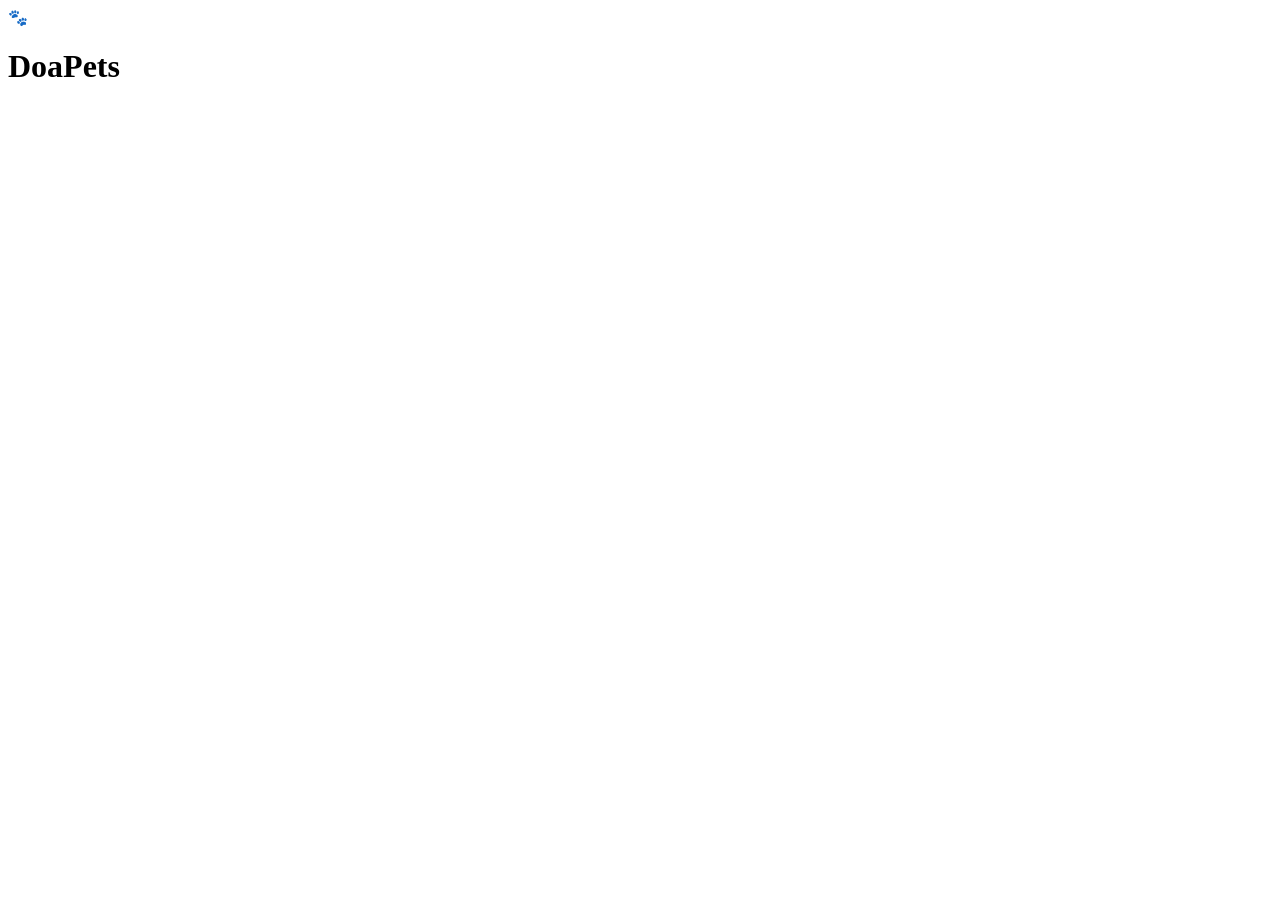
==== index.html @ a2eb5d67 "Update index.html" ====
<!DOCTYPE html>
<html lang="pt-BR">
<head>
    <meta charset="UTF-8">
    <meta name="viewport" content="width=device-width, initial-scale=1.0, maximum-scale=1.0, user-scalable=no">
    <title>DoaPets - App Mobile</title>
    <link rel="stylesheet" href="style.css">
</head>
<body>
    <div class="mobile-app-container">
        
        <!-- TELA DE ABERTURA ANIMADA -->
        <div id="splash-screen" class="splash-screen">
            <div class="paw-animation">🐾</div>
            <h1 class="splash-title">DoaPets</h1>
        </div>

        <!-- TELA DE LOGIN E CADASTRO (DESIGN PREMIUM GLASSMORPHISM) -->
        <div id="auth-section" class="auth-section" style="display: none;">
            <!-- Fundo animado exclusivo -->
            <div class="auth-bg-animated"></div>
            
            <div class="glass-auth-card">
                <div class="auth-header-modern">
                    <div class="auth-logo-icon">🐶</div>
                    <h2>DoaPets</h2>
                    <p>Onde o amor encontra um lar</p>
                </div>

                <div class="auth-tabs-modern">
                    <div id="tab-slider" class="tab-slider"></div>
                    <button id="btn-tab-login" class="auth-tab-mod active" onclick="mostrarLogin()">Entrar</button>
                    <button id="btn-tab-cadastro" class="auth-tab-mod" onclick="mostrarCadastro()">Nova Conta</button>
                </div>

                <!-- Formulário de Login -->
                <div id="form-login-container" class="form-container-mod fade-in">
                    <form id="form-login">
                        <div class="input-modern">
                            <span class="input-icon">✉️</span>
                            <input type="email" id="loginEmail" placeholder="Seu e-mail" required>
                        </div>
                        <div class="input-modern">
                            <span class="input-icon">🔒</span>
                            <input type="password" id="loginSenha" placeholder="Sua senha" required>
                        </div>
                        <button type="submit" class="btn-auth-modern">Acessar App 🐾</button>
                    </form>
                </div>

                <!-- Formulário de Cadastro -->
                <div id="form-cadastro-container" class="form-container-mod fade-in" style="display: none;">
                    <form id="form-usuario">
                        <div class="input-modern">
                            <span class="input-icon">👤</span>
                            <input type="text" id="nomeUsuario" placeholder="Nome Completo ou ONG" required>
                        </div>
                        <div class="input-modern">
                            <span class="input-icon">🏷️</span>
                            <select id="tipoUsuario" required>
                                <option value="" disabled selected>Qual o seu perfil?</option>
                                <option value="ong">ONG Protetora</option>
                                <option value="doador">Pessoa que Resgata/Doa</option>
                                <option value="adotante">Quero apenas Adotar</option>
                            </select>
                        </div>
                        <div class="input-modern">
                            <span class="input-icon">✉️</span>
                            <input type="email" id="cadEmail" placeholder="Seu melhor e-mail" required>
                        </div>
                        <div class="input-modern">
                            <span class="input-icon">🔒</span>
                            <input type="password" id="cadSenha" placeholder="Crie uma senha segura" required>
                        </div>
                        <button type="submit" class="btn-auth-modern">Criar Conta Mágica ✨</button>
                    </form>
                </div>
            </div>
        </div>

        <!-- APLICATIVO PRINCIPAL -->
        <div id="main-app" class="main-app" style="display: none;">
            
            <header class="app-header-premium">
                <div class="header-logo-text"><span style="color: var(--primary-color);">🐾</span> DoaPets</div>
                <div class="header-actions-right">
                    <button class="icon-btn-header" onclick="trocarAba('feed'); document.getElementById('filtro-cidade').focus();">🔍</button>
                    <div class="header-avatar-container" onclick="trocarAba('perfil')">
                        <span class="header-avatar-icon">👤</span>
                        <span class="notification-badge-dot"></span>
                    </div>
                </div>
            </header>

            <main class="app-content">
                
                <!-- ABA HOME -->
                <section id="aba-home" class="app-section aba-ativa">
                    
                    <div class="premium-hero-card">
                        <div class="hero-paws">🐾🐾</div>
                        <div class="hero-brand-title">DoaPets</div>
                        <div class="hero-dots">
                            <span class="dot active"></span>
                            <span class="dot"></span>
                            <span class="dot"></span>
                        </div>
                    </div>

                    <div class="section-title-row">
                        <h3>Animals available for adoption</h3>
                        <span class="see-all-link" onclick="trocarAba('feed')">Ver todos &gt;</span>
                    </div>
                    <div class="horizontal-scroll-container" id="carrossel-pets">
                        <!-- Carregado via Javascript dinamicamente -->
                    </div>
                    <div class="hero-dots" style="margin-top: 5px; margin-bottom: 20px;">
                        <span class="dot active"></span>
                        <span class="dot"></span>
                        <span class="dot"></span>
                    </div>

                    <div class="section-title-row">
                        <h3>Registerde NGOs</h3>
                        <span class="see-all-link" onclick="trocarAba('parceiros')">Ver todas &gt;</span>
                    </div>
                    <div class="map-section-container">
                        <div class="simulated-map" style="background-image: url('https://maps.googleapis.com/maps/api/staticmap?center=-20.4637,-45.4297&zoom=14&size=400x200&sensor=false&markers=color:red%7C-20.4637,-45.4297');">
                            <div class="map-pin">📍</div>
                        </div>
                    </div>

                </section>

                <!-- FEED ESTILO LINHA DO TEMPO -->
                <section id="aba-feed" class="app-section" style="display: none;">
                    <div class="feed-search">
                        <input type="text" id="filtro-cidade" placeholder="🔍 Buscar por nome do pet ou cidade..." oninput="filtrarFeed()">
                        <div class="filtro-botoes-especie">
                            <button class="btn-filtro-especie ativo" onclick="filtrarPorEspecie('', this)">🐾 Todos</button>
                            <button class="btn-filtro-especie" onclick="filtrarPorEspecie('Cachorro', this)">🐶 Cachorros</button>
                            <button class="btn-filtro-especie" onclick="filtrarPorEspecie('Gato', this)">🐱 Gatos</button>
                        </div>
                    </div>
                    <div id="lista-pets-feed"></div>
                </section>

                <!-- PARCEIROS E CUPONS -->
                <section id="aba-parceiros" class="app-section" style="display: none;">
                    <h3 style="text-align: center; color: var(--secondary-color); margin-bottom: 15px;">Clube de Vantagens</h3>
                    <div id="lista-cupons" class="pets-grid"></div>
                </section>

                <!-- ÁREA DE PERFIL PRIVADO -->
                <section id="aba-perfil" class="app-section" style="display: none; position: relative;">
                    <div class="perfil-tabs">
                        <div id="tab-meus-dados" class="perfil-tab ativo" onclick="alternarAbaPerfil('dados')">Meus Dados</div>
                        <div id="tab-meus-favoritos" class="perfil-tab" onclick="alternarAbaPerfil('favoritos')">Fotos Favoritas</div>
                    </div>

                    <div id="conteudo-dados-perfil">
                        <div class="perfil-card">
                            <div class="perfil-foto-simulada">👤</div>
                            <p id="info-perfil-nome"><strong>Nome:</strong> Carregando...</p>
                            <p id="info-perfil-tipo"><strong>Tipo:</strong> Carregando...</p>
                            
                            <div class="perfil-bio-container" style="margin-top: 15px; padding-top: 15px; border-top: 1px solid #eee;">
                                <p id="info-perfil-bio" style="font-size: 0.95rem; color: #555; text-align: justify; margin-bottom: 10px;"><strong>Sobre:</strong> Nenhuma informação cadastrada.</p>
                                <div class="perfil-acoes">
                                    <button class="btn-acao btn-editar" onclick="editarBio()" style="font-size: 0.8rem; padding: 5px 10px;">✏️ Editar Sobre</button>
                                    <button class="btn-acao btn-excluir" onclick="excluirBio()" style="font-size: 0.8rem; padding: 5px 10px;">🗑️ Limpar</button>
                                </div>
                            </div>
                            
                            <div class="perfil-acoes" style="margin-top: 20px;">
                                <button class="btn-acao btn-editar" onclick="editarPerfil()">⚙️ Alterar Nome</button>
                                <button class="btn-acao btn-excluir" onclick="excluirConta()">Sair da Conta</button>
                            </div>
                        </div>
                        <div class="acoes-extras" style="margin-top: 15px;">
                            <button class="btn-submit btn-flutuante" onclick="abrirModalPet()">➕ Cadastrar Novo Pet para Doação</button>
                        </div>
                    </div>

                    <div id="conteudo-favoritos-perfil" style="display: none;">
                        <h3 style="text-align: center; color: var(--secondary-color); margin-bottom: 15px;">Meus Pets Salvos</h3>
                        <div id="lista-favoritos" class="grid-fotos-favoritos"></div>
                    </div>
                    
                    <button class="fab-chat-perfil" onclick="alert('Iniciando central de ajuda DoaPets...')">💬</button>
                </section>
            </main>

            <!-- NAVEGAÇÃO INFERIOR -->
            <nav class="premium-bottom-nav">
                <a href="#" class="premium-nav-item ativo" onclick="trocarAba('home')">
                    <span class="p-nav-icon">🏠</span>
                    <span class="p-nav-text">Home</span>
                </a>
                <a href="#" class="premium-nav-item" onclick="trocarAba('feed')">
                    <span class="p-nav-icon">📋</span>
                    <span class="p-nav-text">Feeds</span>
                </a>
                
                <div class="premium-nav-item-center" onclick="abrirModalEscolhaPet()">
                    <div class="paw-center-btn">🐾</div>
                </div>

                <a href="#" class="premium-nav-item" onclick="trocarAba('parceiros')">
                    <span class="p-nav-icon">🔔</span>
                    <span class="p-nav-text">Percepções</span>
                </a>
                <a href="#" class="premium-nav-item" onclick="trocarAba('perfil')">
                    <span class="p-nav-icon">👤</span>
                    <span class="p-nav-text">Perfis</span>
                </a>
            </nav>
        </div>

        <!-- POPUP DA PATINHA -->
        <div id="modal-escolha-pet" class="modal-overlay" style="display: none;">
            <div class="modal-content text-center">
                <span class="close-modal" onclick="fecharModalEscolhaPet()">&times;</span>
                <h3 style="margin-bottom: 10px; color: var(--secondary-color);">Qual bichinho você quer adotar?</h3>
                <p style="font-size: 0.9rem; color:#666; margin-bottom: 20px;">Escolha para filtrar os melhores companheiros no seu feed</p>
                <div style="display: flex; gap: 15px; justify-content: center;">
                    <button class="btn-submit" style="background:#fff; color:var(--secondary-color); border:2px solid #ddd; font-size: 2.5rem; padding: 10px 20px;" onclick="selecionarRapidoEspecie('Cachorro')">🐶<br><span style="font-size:1rem; font-weight:bold;">Cachorro</span></button>
                    <button class="btn-submit" style="background:#fff; color:var(--secondary-color); border:2px solid #ddd; font-size: 2.5rem; padding: 10px 20px;" onclick="selecionarRapidoEspecie('Gato')">🐱<br><span style="font-size:1rem; font-weight:bold;">Gato</span></button>
                </div>
            </div>
        </div>

        <!-- MODAL DE CADASTRO PREMIUM -->
        <div id="modal-cadastro-pet" class="modal-overlay" style="display: none;">
            <div class="modal-content modal-premium">
                <span class="close-modal" onclick="fecharModalPet()">&times;</span>
                
                <div class="modal-header-premium">
                    <div class="modal-icon-bg">🐶</div>
                    <h3>Cadastrar Pet</h3>
                    <p>Encontre um lar cheio de amor e carinho</p>
                </div>

                <form id="form-pet" class="form-premium">
                    <div class="input-group">
                        <label for="nomePet">Nome do Pet</label>
                        <input type="text" id="nomePet" placeholder="Ex: Rex, Thor, Mia..." required>
                    </div>
                    
                    <div class="input-row">
                        <div class="input-group" style="flex: 1;">
                            <label for="especie">Espécie</label>
                            <select id="especie" required>
                                <option value="">Selecione...</option>
                                <option value="Cachorro">Cachorro</option>
                                <option value="Gato">Gato</option>
                            </select>
                        </div>
                        <div class="input-group" style="flex: 1;">
                            <label for="idade">Idade</label>
                            <input type="text" id="idade" placeholder="Ex: 2 meses" required>
                        </div>
                    </div>
                    
                    <div class="input-group">
                        <label for="localPet">Sua Cidade - Estado</label>
                        <input type="text" id="localPet" placeholder="Ex: Formiga - MG" required>
                    </div>
                    
                    <div class="input-group">
                        <label for="whatsPet">WhatsApp para Contato (Só números)</label>
                        <input type="tel" id="whatsPet" placeholder="Ex: 37999999999" required>
                    </div>
                    
                    <div class="input-group upload-box-premium">
                        <label>Foto do Pet</label>
                        <div style="display: flex; gap: 10px; margin-bottom: 12px;">
                            <button type="button" id="btn-usar-url" class="btn-filtro-especie ativo" style="flex:1;" onclick="alternarTipoFoto('url')">Link (URL)</button>
                            <button type="button" id="btn-usar-arquivo" class="btn-filtro-especie" style="flex:1;" onclick="alternarTipoFoto('arquivo')">Galeria</button>
                        </div>
                        <input type="url" id="fotoPetUrl" placeholder="Cole o link da imagem aqui" required>
                        <input type="file" id="fotoPetArquivo" accept="image/*" style="display: none;">
                        <img id="preview-foto" src="" style="display:none; width:100%; max-height:200px; object-fit:cover; margin-top:10px; border-radius:12px;">
                    </div>

                    <div class="input-group">
                        <label for="descricao">História / Descrição</label>
                        <textarea id="descricao" rows="3" placeholder="Temperamento, vacinas, motivo da doação..." required></textarea>
                    </div>
                    
                    <button type="submit" class="btn-submit">Publicar no Feed</button>
                </form>
            </div>
        </div>

        <!-- MODAL COMENTÁRIOS -->
        <div id="modal-comentarios" class="modal-overlay" style="display: none;">
            <div class="modal-content modal-comentarios-conteudo">
                <span class="close-modal" onclick="fecharComentarios()">&times;</span>
                <h3 id="titulo-comentarios">Comentários</h3>
                <div id="lista-comentarios" class="lista-comentarios-area"></div>
                <form id="form-comentario" class="form-comentario">
                    <input type="text" id="input-comentario" placeholder="Escreva um comentário..." required>
                    <button type="submit">Enviar</button>
                </form>
            </div>
        </div>

        <!-- MODAL PERFIL PÚBLICO -->
        <div id="modal-perfil-publico" class="modal-overlay" style="display: none;">
            <div class="modal-content text-center">
                <span class="close-modal" onclick="fecharPerfilPublico()">&times;</span>
                <div class="perfil-foto-simulada" id="foto-perfil-publico">👤</div>
                <h3 id="nome-perfil-publico">Nome do Usuário</h3>
                <p id="tipo-perfil-publico" style="color: #666; margin-bottom: 5px;">Tipo de Perfil</p>
                <p id="bio-perfil-publico" style="font-size: 0.9rem; color: var(--text-color); margin-bottom: 15px; padding: 10px; background: #f9f9f9; border-radius: 8px;">Sem descrição fornecida.</p>
            </div>
        </div>

        <!-- MODAL: CHAT INTERNO -->
        <div id="modal-chat" class="modal-overlay" style="display: none;">
            <div class="modal-content modal-comentarios-conteudo" style="background: #e5ddd5;">
                <span class="close-modal" onclick="fecharChat()">&times;</span>
                <div style="background: var(--secondary-color); color: white; padding: 10px; border-radius: 10px 10px 0 0; margin: -1.5rem -1.5rem 10px -1.5rem; text-align: center;">
                    <h3 id="titulo-chat" style="color: white; font-size: 1.1rem; margin:0;">Chat</h3>
                </div>
                <div id="historico-chat" class="lista-comentarios-area" style="background: transparent;">
                    <div class="chat-balao recebido">
                        <p>Olá! Este é um chat interno de segurança do DoaPets. Quando estiverem prontos para finalizar a adoção, clique no botão abaixo para ir ao WhatsApp.</p>
                        <span class="chat-hora">Sistema</span>
                    </div>
                </div>
                <div style="text-align: center; margin-top: 10px;">
                    <button id="btn-ir-whatsapp" class="btn-submit" style="background-color: #25D366; border-radius: 20px;">Continuar no WhatsApp</button>
                </div>
            </div>
        </div>

    </div>

    <script src="script.js"></script>
</body>
</html>
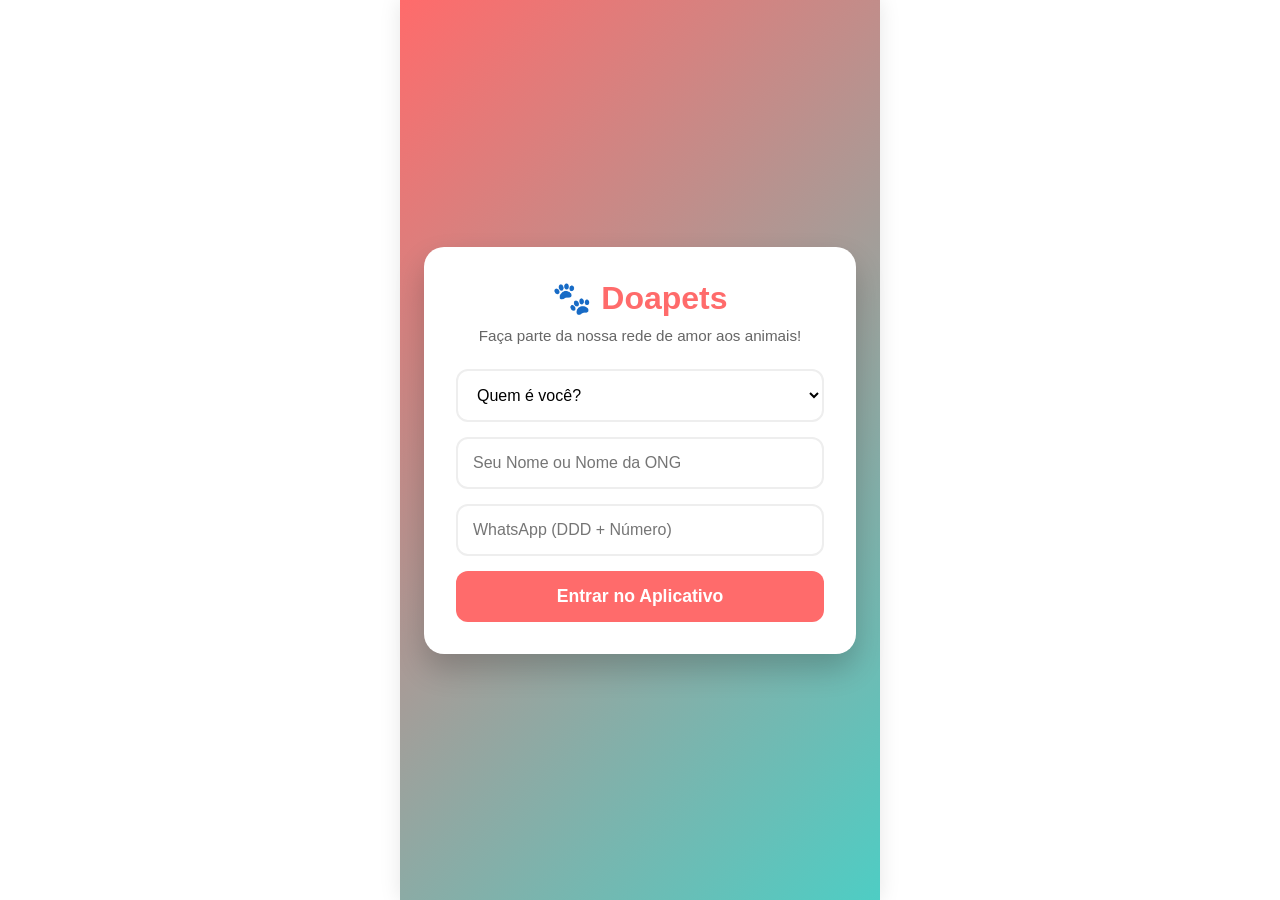
==== commit 6621dda8: "Update index.html" ====
--- a/index.html
+++ b/index.html
@@ -3,341 +3,157 @@
 <head>
     <meta charset="UTF-8">
     <meta name="viewport" content="width=device-width, initial-scale=1.0, maximum-scale=1.0, user-scalable=no">
-    <title>DoaPets - App Mobile</title>
-    <link rel="stylesheet" href="style.css">
+    <title>Doapets - App</title>
+    <link rel="stylesheet" href="css/style.css">
 </head>
 <body>
-    <div class="mobile-app-container">
-        
-        <!-- TELA DE ABERTURA ANIMADA -->
-        <div id="splash-screen" class="splash-screen">
-            <div class="paw-animation">🐾</div>
-            <h1 class="splash-title">DoaPets</h1>
+
+    <!-- TELA DE CADASTRO / LOGIN -->
+    <div id="auth-screen">
+        <div class="auth-card">
+            <h1>🐾 Doapets</h1>
+            <p>Faça parte da nossa rede de amor aos animais!</p>
+            
+            <form id="auth-form" onsubmit="handleAuth(event)">
+                <select id="auth-role" required>
+                    <option value="" disabled selected>Quem é você?</option>
+                    <option value="user">Quero Adotar um Pet</option>
+                    <option value="ong">Sou uma ONG / Protetor</option>
+                </select>
+                
+                <input type="text" id="auth-name" placeholder="Seu Nome ou Nome da ONG" required>
+                <input type="tel" id="auth-phone" placeholder="WhatsApp (DDD + Número)" required>
+                
+                <button type="submit" class="btn-primary">Entrar no Aplicativo</button>
+            </form>
+        </div>
+    </div>
+
+    <!-- CABEÇALHO DO APLICATIVO (Apenas Logo) -->
+    <header id="main-header" style="display: none;">
+        <a href="#" class="logo" onclick="switchSection('pets')">🐾 Doapets</a>
+    </header>
+
+    <!-- SEÇÃO 1: VITRINE DE ANIMAIS -->
+    <div id="section-pets" style="display: none;">
+        <section class="hero">
+            <h1>Adote amor!</h1>
+            <p>Centenas de animais estão esperando por você.</p>
+        </section>
+
+        <div class="filters" id="animais">
+            <button class="filter-btn active" onclick="filterPets('todos')">Todos</button>
+            <button class="filter-btn" onclick="filterPets('cachorro')">Cães</button>
+            <button class="filter-btn" onclick="filterPets('gato')">Gatos</button>
         </div>
 
-        <!-- TELA DE LOGIN E CADASTRO (DESIGN PREMIUM GLASSMORPHISM) -->
-        <div id="auth-section" class="auth-section" style="display: none;">
-            <!-- Fundo animado exclusivo -->
-            <div class="auth-bg-animated"></div>
-            
-            <div class="glass-auth-card">
-                <div class="auth-header-modern">
-                    <div class="auth-logo-icon">🐶</div>
-                    <h2>DoaPets</h2>
-                    <p>Onde o amor encontra um lar</p>
+        <main class="grid-container" id="pets-grid"></main>
+    </div>
+
+    <!-- SEÇÃO 2: ÁREA DAS ONGS -->
+    <div id="section-ongs" style="display: none;">
+        <section class="hero ngo-hero">
+            <h1>ONGs Parceiras</h1>
+            <p>Conheça os heróis que cuidam dos nossos animais.</p>
+        </section>
+
+        <main class="grid-container" id="ongs-grid"></main>
+    </div>
+
+    <!-- SEÇÃO 3: MEU PERFIL -->
+    <div id="section-profile" style="display: none;">
+        <section class="hero" style="background: linear-gradient(135deg, #feca57 0%, #ff9f43 100%);">
+            <h1 style="color: white;">Olá, <span id="profileUserName">Visitante</span>!</h1>
+            <p style="color: white;">Gerencie seu perfil no aplicativo.</p>
+        </section>
+
+        <div class="form-container" id="ong-profile-area" style="display: none;">
+            <form id="profile-ong-form" onsubmit="updateOngProfile(event)">
+                <h3 style="margin-bottom: 15px;">Dados Públicos da ONG</h3>
+                <input type="text" id="ong-profile-name" readonly style="background-color: #f5f6fa; color: #7f8fa6;">
+                <input type="text" id="ong-profile-location" placeholder="Cidade e Estado (Ex: Formiga, MG)" required>
+                <textarea id="ong-profile-desc" rows="4" placeholder="Qual o foco da sua ONG? Conte um pouco sobre seu trabalho..." required></textarea>
+                <input type="url" id="ong-profile-image" placeholder="Link da Foto de Perfil" required>
+                <button type="submit" class="btn-primary" style="background-color: var(--secondary-color);">Salvar Alterações</button>
+            </form>
+        </div>
+
+        <!-- Botão de sair para celular ficar fácil -->
+        <div style="text-align: center; margin-top: 20px;">
+            <button onclick="logout()" class="btn-primary" style="background-color: #ff4757; width: 80%; max-width: 300px;">Deslogar do Aplicativo</button>
+        </div>
+    </div>
+
+    <!-- SEÇÃO 4: PAINEL DA ONG (Adicionar Animais) -->
+    <div id="section-panel" style="display: none;">
+        <section class="hero" style="background: linear-gradient(135deg, #f1f2f6 0%, #dfe4ea 100%);">
+            <h1 style="color: #2f3542;">Novo Pet</h1>
+            <p>Adicione um animal na plataforma.</p>
+        </section>
+
+        <div class="form-container">
+            <form id="add-pet-form" onsubmit="addNewPet(event)">
+                <input type="text" id="pet-name" placeholder="Nome do Animal" required>
+                
+                <div class="form-row">
+                    <select id="pet-type" required>
+                        <option value="cachorro">Cachorro</option>
+                        <option value="gato">Gato</option>
+                    </select>
+                    <select id="pet-gender" required>
+                        <option value="Macho">Macho</option>
+                        <option value="Fêmea">Fêmea</option>
+                    </select>
                 </div>
 
-                <div class="auth-tabs-modern">
-                    <div id="tab-slider" class="tab-slider"></div>
-                    <button id="btn-tab-login" class="auth-tab-mod active" onclick="mostrarLogin()">Entrar</button>
-                    <button id="btn-tab-cadastro" class="auth-tab-mod" onclick="mostrarCadastro()">Nova Conta</button>
+                <input type="text" id="pet-age" placeholder="Idade (ex: 3 meses, 2 anos)" required>
+                <input type="text" id="pet-size" placeholder="Porte (Pequeno, Médio, Grande)" required>
+                
+                <div class="checkbox-group">
+                    <label><input type="checkbox" id="pet-vaccinated"> Vacinado</label>
+                    <label><input type="checkbox" id="pet-castrated"> Castrado</label>
                 </div>
 
-                <!-- Formulário de Login -->
-                <div id="form-login-container" class="form-container-mod fade-in">
-                    <form id="form-login">
-                        <div class="input-modern">
-                            <span class="input-icon">✉️</span>
-                            <input type="email" id="loginEmail" placeholder="Seu e-mail" required>
-                        </div>
-                        <div class="input-modern">
-                            <span class="input-icon">🔒</span>
-                            <input type="password" id="loginSenha" placeholder="Sua senha" required>
-                        </div>
-                        <button type="submit" class="btn-auth-modern">Acessar App 🐾</button>
-                    </form>
-                </div>
+                <textarea id="pet-description" rows="3" placeholder="Comportamento, história e especificações..." required></textarea>
+                <input type="url" id="pet-image" placeholder="URL da Foto do Pet" required>
+                
+                <button type="submit" class="btn-primary">Publicar Pet</button>
+            </form>
+        </div>
+    </div>
 
-                <!-- Formulário de Cadastro -->
-                <div id="form-cadastro-container" class="form-container-mod fade-in" style="display: none;">
-                    <form id="form-usuario">
-                        <div class="input-modern">
-                            <span class="input-icon">👤</span>
-                            <input type="text" id="nomeUsuario" placeholder="Nome Completo ou ONG" required>
-                        </div>
-                        <div class="input-modern">
-                            <span class="input-icon">🏷️</span>
-                            <select id="tipoUsuario" required>
-                                <option value="" disabled selected>Qual o seu perfil?</option>
-                                <option value="ong">ONG Protetora</option>
-                                <option value="doador">Pessoa que Resgata/Doa</option>
-                                <option value="adotante">Quero apenas Adotar</option>
-                            </select>
-                        </div>
-                        <div class="input-modern">
-                            <span class="input-icon">✉️</span>
-                            <input type="email" id="cadEmail" placeholder="Seu melhor e-mail" required>
-                        </div>
-                        <div class="input-modern">
-                            <span class="input-icon">🔒</span>
-                            <input type="password" id="cadSenha" placeholder="Crie uma senha segura" required>
-                        </div>
-                        <button type="submit" class="btn-auth-modern">Criar Conta Mágica ✨</button>
-                    </form>
-                </div>
+    <!-- MODAIS DE APLICATIVO -->
+    <div class="modal" id="adoptModal">
+        <div class="modal-content">
+            <span class="close-modal" onclick="closeModal('adoptModal')">&times;</span>
+            <h2 id="modalTitle">Nome do Pet</h2>
+            <div class="pet-specs" id="modalSpecs"></div>
+            <p style="margin-top: 15px; font-size: 0.9rem; color: #555;">A ONG será notificada do seu interesse.</p>
+            <button class="btn-primary" style="margin-top: 20px;" onclick="confirmAdoption()">Quero Adotar!</button>
+        </div>
+    </div>
+
+    <div class="modal" id="ongDetailModal">
+        <div class="modal-content" style="text-align: center;">
+            <span class="close-modal" onclick="closeModal('ongDetailModal')">&times;</span>
+            <img id="ongDetailImage" src="" alt="ONG" style="width:100%; height:200px; object-fit:cover; border-radius:10px; margin-bottom:15px;">
+            <h2 id="ongDetailName" style="color: var(--primary-color);">Nome da ONG</h2>
+            <p class="ong-rating" id="ongDetailRating"></p>
+            <p class="ong-location" id="ongDetailLocation" style="margin-bottom: 15px;"></p>
+            <div class="pet-specs" style="text-align: left;">
+                <p id="ongDetailDesc" style="border: none; margin: 0;"></p>
             </div>
         </div>
-
-        <!-- APLICATIVO PRINCIPAL -->
-        <div id="main-app" class="main-app" style="display: none;">
-            
-            <header class="app-header-premium">
-                <div class="header-logo-text"><span style="color: var(--primary-color);">🐾</span> DoaPets</div>
-                <div class="header-actions-right">
-                    <button class="icon-btn-header" onclick="trocarAba('feed'); document.getElementById('filtro-cidade').focus();">🔍</button>
-                    <div class="header-avatar-container" onclick="trocarAba('perfil')">
-                        <span class="header-avatar-icon">👤</span>
-                        <span class="notification-badge-dot"></span>
-                    </div>
-                </div>
-            </header>
-
-            <main class="app-content">
-                
-                <!-- ABA HOME -->
-                <section id="aba-home" class="app-section aba-ativa">
-                    
-                    <div class="premium-hero-card">
-                        <div class="hero-paws">🐾🐾</div>
-                        <div class="hero-brand-title">DoaPets</div>
-                        <div class="hero-dots">
-                            <span class="dot active"></span>
-                            <span class="dot"></span>
-                            <span class="dot"></span>
-                        </div>
-                    </div>
-
-                    <div class="section-title-row">
-                        <h3>Animals available for adoption</h3>
-                        <span class="see-all-link" onclick="trocarAba('feed')">Ver todos &gt;</span>
-                    </div>
-                    <div class="horizontal-scroll-container" id="carrossel-pets">
-                        <!-- Carregado via Javascript dinamicamente -->
-                    </div>
-                    <div class="hero-dots" style="margin-top: 5px; margin-bottom: 20px;">
-                        <span class="dot active"></span>
-                        <span class="dot"></span>
-                        <span class="dot"></span>
-                    </div>
-
-                    <div class="section-title-row">
-                        <h3>Registerde NGOs</h3>
-                        <span class="see-all-link" onclick="trocarAba('parceiros')">Ver todas &gt;</span>
-                    </div>
-                    <div class="map-section-container">
-                        <div class="simulated-map" style="background-image: url('https://maps.googleapis.com/maps/api/staticmap?center=-20.4637,-45.4297&zoom=14&size=400x200&sensor=false&markers=color:red%7C-20.4637,-45.4297');">
-                            <div class="map-pin">📍</div>
-                        </div>
-                    </div>
-
-                </section>
-
-                <!-- FEED ESTILO LINHA DO TEMPO -->
-                <section id="aba-feed" class="app-section" style="display: none;">
-                    <div class="feed-search">
-                        <input type="text" id="filtro-cidade" placeholder="🔍 Buscar por nome do pet ou cidade..." oninput="filtrarFeed()">
-                        <div class="filtro-botoes-especie">
-                            <button class="btn-filtro-especie ativo" onclick="filtrarPorEspecie('', this)">🐾 Todos</button>
-                            <button class="btn-filtro-especie" onclick="filtrarPorEspecie('Cachorro', this)">🐶 Cachorros</button>
-                            <button class="btn-filtro-especie" onclick="filtrarPorEspecie('Gato', this)">🐱 Gatos</button>
-                        </div>
-                    </div>
-                    <div id="lista-pets-feed"></div>
-                </section>
-
-                <!-- PARCEIROS E CUPONS -->
-                <section id="aba-parceiros" class="app-section" style="display: none;">
-                    <h3 style="text-align: center; color: var(--secondary-color); margin-bottom: 15px;">Clube de Vantagens</h3>
-                    <div id="lista-cupons" class="pets-grid"></div>
-                </section>
-
-                <!-- ÁREA DE PERFIL PRIVADO -->
-                <section id="aba-perfil" class="app-section" style="display: none; position: relative;">
-                    <div class="perfil-tabs">
-                        <div id="tab-meus-dados" class="perfil-tab ativo" onclick="alternarAbaPerfil('dados')">Meus Dados</div>
-                        <div id="tab-meus-favoritos" class="perfil-tab" onclick="alternarAbaPerfil('favoritos')">Fotos Favoritas</div>
-                    </div>
-
-                    <div id="conteudo-dados-perfil">
-                        <div class="perfil-card">
-                            <div class="perfil-foto-simulada">👤</div>
-                            <p id="info-perfil-nome"><strong>Nome:</strong> Carregando...</p>
-                            <p id="info-perfil-tipo"><strong>Tipo:</strong> Carregando...</p>
-                            
-                            <div class="perfil-bio-container" style="margin-top: 15px; padding-top: 15px; border-top: 1px solid #eee;">
-                                <p id="info-perfil-bio" style="font-size: 0.95rem; color: #555; text-align: justify; margin-bottom: 10px;"><strong>Sobre:</strong> Nenhuma informação cadastrada.</p>
-                                <div class="perfil-acoes">
-                                    <button class="btn-acao btn-editar" onclick="editarBio()" style="font-size: 0.8rem; padding: 5px 10px;">✏️ Editar Sobre</button>
-                                    <button class="btn-acao btn-excluir" onclick="excluirBio()" style="font-size: 0.8rem; padding: 5px 10px;">🗑️ Limpar</button>
-                                </div>
-                            </div>
-                            
-                            <div class="perfil-acoes" style="margin-top: 20px;">
-                                <button class="btn-acao btn-editar" onclick="editarPerfil()">⚙️ Alterar Nome</button>
-                                <button class="btn-acao btn-excluir" onclick="excluirConta()">Sair da Conta</button>
-                            </div>
-                        </div>
-                        <div class="acoes-extras" style="margin-top: 15px;">
-                            <button class="btn-submit btn-flutuante" onclick="abrirModalPet()">➕ Cadastrar Novo Pet para Doação</button>
-                        </div>
-                    </div>
-
-                    <div id="conteudo-favoritos-perfil" style="display: none;">
-                        <h3 style="text-align: center; color: var(--secondary-color); margin-bottom: 15px;">Meus Pets Salvos</h3>
-                        <div id="lista-favoritos" class="grid-fotos-favoritos"></div>
-                    </div>
-                    
-                    <button class="fab-chat-perfil" onclick="alert('Iniciando central de ajuda DoaPets...')">💬</button>
-                </section>
-            </main>
-
-            <!-- NAVEGAÇÃO INFERIOR -->
-            <nav class="premium-bottom-nav">
-                <a href="#" class="premium-nav-item ativo" onclick="trocarAba('home')">
-                    <span class="p-nav-icon">🏠</span>
-                    <span class="p-nav-text">Home</span>
-                </a>
-                <a href="#" class="premium-nav-item" onclick="trocarAba('feed')">
-                    <span class="p-nav-icon">📋</span>
-                    <span class="p-nav-text">Feeds</span>
-                </a>
-                
-                <div class="premium-nav-item-center" onclick="abrirModalEscolhaPet()">
-                    <div class="paw-center-btn">🐾</div>
-                </div>
-
-                <a href="#" class="premium-nav-item" onclick="trocarAba('parceiros')">
-                    <span class="p-nav-icon">🔔</span>
-                    <span class="p-nav-text">Percepções</span>
-                </a>
-                <a href="#" class="premium-nav-item" onclick="trocarAba('perfil')">
-                    <span class="p-nav-icon">👤</span>
-                    <span class="p-nav-text">Perfis</span>
-                </a>
-            </nav>
-        </div>
-
-        <!-- POPUP DA PATINHA -->
-        <div id="modal-escolha-pet" class="modal-overlay" style="display: none;">
-            <div class="modal-content text-center">
-                <span class="close-modal" onclick="fecharModalEscolhaPet()">&times;</span>
-                <h3 style="margin-bottom: 10px; color: var(--secondary-color);">Qual bichinho você quer adotar?</h3>
-                <p style="font-size: 0.9rem; color:#666; margin-bottom: 20px;">Escolha para filtrar os melhores companheiros no seu feed</p>
-                <div style="display: flex; gap: 15px; justify-content: center;">
-                    <button class="btn-submit" style="background:#fff; color:var(--secondary-color); border:2px solid #ddd; font-size: 2.5rem; padding: 10px 20px;" onclick="selecionarRapidoEspecie('Cachorro')">🐶<br><span style="font-size:1rem; font-weight:bold;">Cachorro</span></button>
-                    <button class="btn-submit" style="background:#fff; color:var(--secondary-color); border:2px solid #ddd; font-size: 2.5rem; padding: 10px 20px;" onclick="selecionarRapidoEspecie('Gato')">🐱<br><span style="font-size:1rem; font-weight:bold;">Gato</span></button>
-                </div>
-            </div>
-        </div>
-
-        <!-- MODAL DE CADASTRO PREMIUM -->
-        <div id="modal-cadastro-pet" class="modal-overlay" style="display: none;">
-            <div class="modal-content modal-premium">
-                <span class="close-modal" onclick="fecharModalPet()">&times;</span>
-                
-                <div class="modal-header-premium">
-                    <div class="modal-icon-bg">🐶</div>
-                    <h3>Cadastrar Pet</h3>
-                    <p>Encontre um lar cheio de amor e carinho</p>
-                </div>
-
-                <form id="form-pet" class="form-premium">
-                    <div class="input-group">
-                        <label for="nomePet">Nome do Pet</label>
-                        <input type="text" id="nomePet" placeholder="Ex: Rex, Thor, Mia..." required>
-                    </div>
-                    
-                    <div class="input-row">
-                        <div class="input-group" style="flex: 1;">
-                            <label for="especie">Espécie</label>
-                            <select id="especie" required>
-                                <option value="">Selecione...</option>
-                                <option value="Cachorro">Cachorro</option>
-                                <option value="Gato">Gato</option>
-                            </select>
-                        </div>
-                        <div class="input-group" style="flex: 1;">
-                            <label for="idade">Idade</label>
-                            <input type="text" id="idade" placeholder="Ex: 2 meses" required>
-                        </div>
-                    </div>
-                    
-                    <div class="input-group">
-                        <label for="localPet">Sua Cidade - Estado</label>
-                        <input type="text" id="localPet" placeholder="Ex: Formiga - MG" required>
-                    </div>
-                    
-                    <div class="input-group">
-                        <label for="whatsPet">WhatsApp para Contato (Só números)</label>
-                        <input type="tel" id="whatsPet" placeholder="Ex: 37999999999" required>
-                    </div>
-                    
-                    <div class="input-group upload-box-premium">
-                        <label>Foto do Pet</label>
-                        <div style="display: flex; gap: 10px; margin-bottom: 12px;">
-                            <button type="button" id="btn-usar-url" class="btn-filtro-especie ativo" style="flex:1;" onclick="alternarTipoFoto('url')">Link (URL)</button>
-                            <button type="button" id="btn-usar-arquivo" class="btn-filtro-especie" style="flex:1;" onclick="alternarTipoFoto('arquivo')">Galeria</button>
-                        </div>
-                        <input type="url" id="fotoPetUrl" placeholder="Cole o link da imagem aqui" required>
-                        <input type="file" id="fotoPetArquivo" accept="image/*" style="display: none;">
-                        <img id="preview-foto" src="" style="display:none; width:100%; max-height:200px; object-fit:cover; margin-top:10px; border-radius:12px;">
-                    </div>
-
-                    <div class="input-group">
-                        <label for="descricao">História / Descrição</label>
-                        <textarea id="descricao" rows="3" placeholder="Temperamento, vacinas, motivo da doação..." required></textarea>
-                    </div>
-                    
-                    <button type="submit" class="btn-submit">Publicar no Feed</button>
-                </form>
-            </div>
-        </div>
-
-        <!-- MODAL COMENTÁRIOS -->
-        <div id="modal-comentarios" class="modal-overlay" style="display: none;">
-            <div class="modal-content modal-comentarios-conteudo">
-                <span class="close-modal" onclick="fecharComentarios()">&times;</span>
-                <h3 id="titulo-comentarios">Comentários</h3>
-                <div id="lista-comentarios" class="lista-comentarios-area"></div>
-                <form id="form-comentario" class="form-comentario">
-                    <input type="text" id="input-comentario" placeholder="Escreva um comentário..." required>
-                    <button type="submit">Enviar</button>
-                </form>
-            </div>
-        </div>
-
-        <!-- MODAL PERFIL PÚBLICO -->
-        <div id="modal-perfil-publico" class="modal-overlay" style="display: none;">
-            <div class="modal-content text-center">
-                <span class="close-modal" onclick="fecharPerfilPublico()">&times;</span>
-                <div class="perfil-foto-simulada" id="foto-perfil-publico">👤</div>
-                <h3 id="nome-perfil-publico">Nome do Usuário</h3>
-                <p id="tipo-perfil-publico" style="color: #666; margin-bottom: 5px;">Tipo de Perfil</p>
-                <p id="bio-perfil-publico" style="font-size: 0.9rem; color: var(--text-color); margin-bottom: 15px; padding: 10px; background: #f9f9f9; border-radius: 8px;">Sem descrição fornecida.</p>
-            </div>
-        </div>
-
-        <!-- MODAL: CHAT INTERNO -->
-        <div id="modal-chat" class="modal-overlay" style="display: none;">
-            <div class="modal-content modal-comentarios-conteudo" style="background: #e5ddd5;">
-                <span class="close-modal" onclick="fecharChat()">&times;</span>
-                <div style="background: var(--secondary-color); color: white; padding: 10px; border-radius: 10px 10px 0 0; margin: -1.5rem -1.5rem 10px -1.5rem; text-align: center;">
-                    <h3 id="titulo-chat" style="color: white; font-size: 1.1rem; margin:0;">Chat</h3>
-                </div>
-                <div id="historico-chat" class="lista-comentarios-area" style="background: transparent;">
-                    <div class="chat-balao recebido">
-                        <p>Olá! Este é um chat interno de segurança do DoaPets. Quando estiverem prontos para finalizar a adoção, clique no botão abaixo para ir ao WhatsApp.</p>
-                        <span class="chat-hora">Sistema</span>
-                    </div>
-                </div>
-                <div style="text-align: center; margin-top: 10px;">
-                    <button id="btn-ir-whatsapp" class="btn-submit" style="background-color: #25D366; border-radius: 20px;">Continuar no WhatsApp</button>
-                </div>
-            </div>
-        </div>
-
     </div>
 
-    <script src="script.js"></script>
+    <!-- MENU INFERIOR DE APLICATIVO FIXO -->
+    <nav class="mobile-nav" id="mobile-nav-bar" style="display: none;">
+        <a href="#" onclick="switchSection('pets')" id="mob-nav-pets" class="active">🐾<br>Início</a>
+        <a href="#" onclick="switchSection('ongs')" id="mob-nav-ongs">🏥<br>ONGs</a>
+        <a href="#" onclick="switchSection('panel')" id="mob-nav-panel" style="display: none;">➕<br>Novo Pet</a>
+        <a href="#" onclick="openMyProfile()" id="mob-nav-profile">👤<br>Perfil</a>
+    </nav>
+
+    <script src="js/script.js"></script>
 </body>
 </html>
--- a/css/style.css
+++ b/css/style.css
@@ -0,0 +1,119 @@
+/* =========================================
+   VARIÁVEIS E ESTILOS GLOBAIS
+   ========================================= */
+:root {
+    --primary-color: #ff6b6b;
+    --secondary-color: #4ecdc4;
+    --text-color: #333;
+    --bg-color: #f7f9fc;
+    --star-color: #feca57;
+}
+
+* { margin: 0; padding: 0; box-sizing: border-box; font-family: 'Segoe UI', Tahoma, Geneva, Verdana, sans-serif; }
+
+/* FORÇA O TAMANHO DE CELULAR ATÉ NO COMPUTADOR */
+body { 
+    background-color: var(--bg-color); 
+    color: var(--text-color); 
+    min-height: 100vh; 
+    max-width: 480px; 
+    margin: 0 auto; 
+    padding-bottom: 80px; 
+    box-shadow: 0 0 20px rgba(0,0,0,0.1); 
+    position: relative;
+    overflow-x: hidden;
+    background-color: white;
+}
+
+/* FIXA O LOGIN E MODAIS NO CENTRO DA TELA (MOBILE SIZE) */
+#auth-screen, .modal, .mobile-nav {
+    position: fixed;
+    width: 100%;
+    max-width: 480px;
+    left: 50%;
+    transform: translateX(-50%);
+}
+
+/* TELA DE LOGIN */
+#auth-screen {
+    top: 0; height: 100vh;
+    background: linear-gradient(135deg, #ff6b6b, #4ecdc4);
+    display: flex; justify-content: center; align-items: center; z-index: 9999;
+}
+.auth-card {
+    background: white; padding: 2rem; border-radius: 20px;
+    width: 90%; text-align: center; box-shadow: 0 15px 30px rgba(0,0,0,0.2);
+}
+.auth-card h1 { color: var(--primary-color); margin-bottom: 10px; font-size: 2rem; }
+.auth-card p { color: #666; margin-bottom: 25px; font-size: 0.95rem; }
+.auth-card input, .auth-card select {
+    width: 100%; padding: 15px; margin-bottom: 15px; border: 2px solid #eee; border-radius: 12px; font-size: 16px; outline: none; background: white;
+}
+.auth-card input:focus, .auth-card select:focus { border-color: var(--secondary-color); }
+
+/* BOTÕES */
+.btn-primary {
+    width: 100%; padding: 15px; background-color: var(--primary-color); color: white;
+    border: none; border-radius: 12px; font-size: 1.1rem; font-weight: bold; cursor: pointer; transition: 0.3s;
+}
+.btn-primary:active { transform: scale(0.98); }
+
+/* CABEÇALHO */
+header {
+    background-color: white; padding: 15px; display: flex; justify-content: center; align-items: center;
+    box-shadow: 0 2px 10px rgba(0,0,0,0.1); position: sticky; top: 0; z-index: 100;
+}
+.logo { font-size: 1.5rem; font-weight: bold; color: var(--primary-color); text-decoration: none; }
+
+/* HERO E FILTROS */
+.hero { text-align: center; padding: 2.5rem 1.5rem; background: linear-gradient(135deg, rgba(255,107,107,0.1) 0%, rgba(78,205,196,0.1) 100%); }
+.hero h1 { font-size: 2rem; margin-bottom: 0.5rem; color: var(--primary-color); }
+.hero p { font-size: 1rem; color: #666; }
+.ngo-hero { background: linear-gradient(135deg, rgba(78,205,196,0.1) 0%, rgba(50,150,200,0.1) 100%); }
+.ngo-hero h1 { color: var(--secondary-color); }
+
+.filters { text-align: center; margin: 1.5rem 0; overflow-x: auto; white-space: nowrap; padding-bottom: 10px;}
+.filter-btn {
+    padding: 10px 20px; margin: 0 5px; border: 2px solid var(--secondary-color); background: transparent;
+    color: var(--secondary-color); border-radius: 25px; cursor: pointer; font-weight: bold; transition: 0.3s;
+}
+.filter-btn.active, .filter-btn:hover { background: var(--secondary-color); color: white; }
+
+/* GRIDS E CARDS (1 COLUNA APENAS) */
+.grid-container { display: grid; grid-template-columns: 1fr; gap: 1.5rem; padding: 0 15px 2rem; }
+.card { background: white; border-radius: 15px; overflow: hidden; box-shadow: 0 5px 15px rgba(0,0,0,0.05); display: flex; flex-direction: column; }
+.card-img { width: 100%; height: 220px; object-fit: cover; }
+.card-info { padding: 1.5rem; display: flex; flex-direction: column; flex-grow: 1; }
+.card-title { font-size: 1.4rem; margin-bottom: 0.5rem; color: var(--primary-color); }
+.card-details { color: #777; margin-bottom: 1.5rem; font-weight: 500; font-size: 0.95rem; }
+.card .btn-primary { margin-top: auto; }
+
+/* DADOS ONG (CARDS) */
+.ong-location { color: #888; font-size: 0.9rem; margin-bottom: 5px; }
+.ong-rating { color: var(--star-color); font-size: 1.1rem; margin-bottom: 15px; font-weight: bold;}
+.ong-desc { font-size: 0.9rem; color: #555; line-height: 1.4; margin-bottom: 15px;}
+
+/* FORMULÁRIOS NO PAINEL */
+.form-container { background: white; padding: 2rem 1rem; border-radius: 15px; box-shadow: 0 5px 20px rgba(0,0,0,0.05); margin: -1.5rem 15px 15px; position: relative; z-index: 10;}
+.form-container input, .form-container select, .form-container textarea {
+    width: 100%; padding: 12px; margin-bottom: 15px; border: 1px solid #ddd; border-radius: 8px; font-size: 16px;
+}
+.form-row { display: flex; flex-direction: column; gap: 0; }
+.checkbox-group { display: flex; gap: 20px; margin-bottom: 15px; padding: 10px; background: #f9f9f9; border-radius: 8px;}
+
+/* MODAIS */
+.modal { top: 0; height: 100vh; background: rgba(0,0,0,0.6); z-index: 1000; display: none; justify-content: center; align-items: center; padding: 20px; }
+.modal-content { background: white; padding: 2rem 1.5rem; border-radius: 15px; width: 100%; position: relative; max-height: 90vh; overflow-y: auto;}
+.close-modal { position: absolute; top: 15px; right: 20px; font-size: 1.5rem; cursor: pointer; color: #aaa; }
+.modal-content h2 { text-align: center; color: var(--primary-color); margin-bottom: 1rem;}
+.pet-specs { background: #f9f9f9; padding: 15px; border-radius: 10px; margin-bottom: 15px; }
+.pet-specs p { margin-bottom: 8px; font-size: 0.95rem; color: #444; border-bottom: 1px solid #eee; padding-bottom: 5px;}
+
+/* MENU INFERIOR DE APLICATIVO */
+.mobile-nav {
+    bottom: 0; background-color: white; box-shadow: 0 -2px 10px rgba(0,0,0,0.1);
+    z-index: 999; justify-content: space-around; padding: 10px 0;
+    border-top-left-radius: 15px; border-top-right-radius: 15px;
+}
+.mobile-nav a { text-align: center; text-decoration: none; color: #a4b0be; font-size: 0.75rem; font-weight: bold; flex: 1; transition: 0.2s; }
+.mobile-nav a.active { color: var(--primary-color); transform: scale(1.1); }
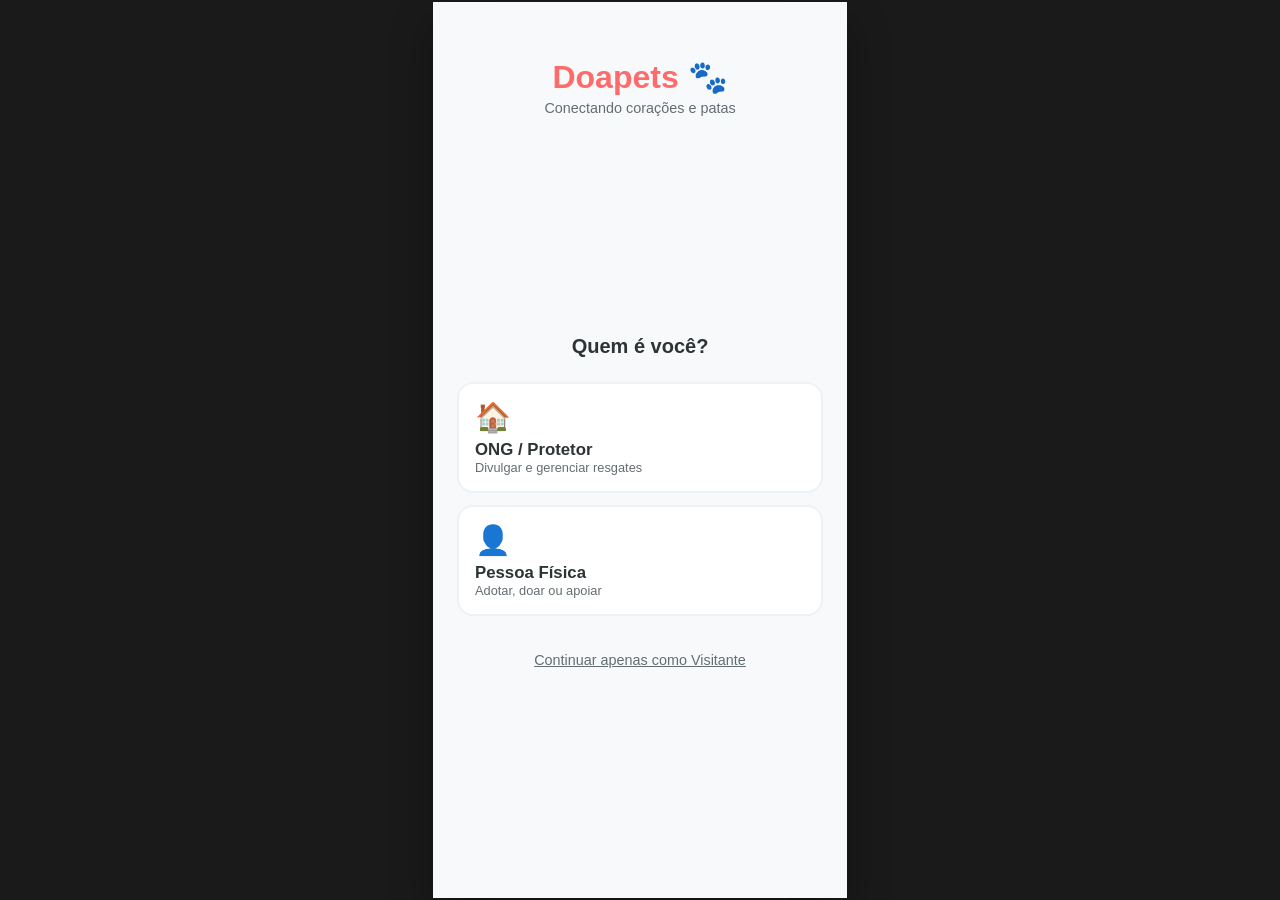
==== commit 556ceb3d: "Update index.html" ====
--- a/index.html
+++ b/index.html
@@ -1,159 +1,209 @@
 <!DOCTYPE html>
 <html lang="pt-BR">
 <head>
-    <meta charset="UTF-8">
-    <meta name="viewport" content="width=device-width, initial-scale=1.0, maximum-scale=1.0, user-scalable=no">
-    <title>Doapets - App</title>
-    <link rel="stylesheet" href="css/style.css">
+  <meta charset="UTF-8">
+  <meta name="viewport" content="width=device-width, initial-scale=1.0, maximum-scale=1.0, user-scalable=no">
+  <title>Doapets</title>
+  <link rel="stylesheet" href="style.css">
 </head>
 <body>
-
-    <!-- TELA DE CADASTRO / LOGIN -->
-    <div id="auth-screen">
-        <div class="auth-card">
-            <h1>🐾 Doapets</h1>
-            <p>Faça parte da nossa rede de amor aos animais!</p>
-            
-            <form id="auth-form" onsubmit="handleAuth(event)">
-                <select id="auth-role" required>
-                    <option value="" disabled selected>Quem é você?</option>
-                    <option value="user">Quero Adotar um Pet</option>
-                    <option value="ong">Sou uma ONG / Protetor</option>
-                </select>
-                
-                <input type="text" id="auth-name" placeholder="Seu Nome ou Nome da ONG" required>
-                <input type="tel" id="auth-phone" placeholder="WhatsApp (DDD + Número)" required>
-                
-                <button type="submit" class="btn-primary">Entrar no Aplicativo</button>
-            </form>
-        </div>
+  <div class="app-container">
+    <!-- Tela 1: Escolha do perfil -->
+    <section id="screen-profile-select" class="screen active">
+      <div class="brand">
+        <h1 class="logo">Doapets 🐾</h1>
+        <p class="tagline">Conectando corações e patas</p>
+      </div>
+
+      <div class="selection-card">
+        <h2>Quem é você?</h2>
+        <div class="options-grid">
+          <button type="button" class="role-card" data-role="ong">
+            <span class="icon">🏠</span>
+            <span class="title">ONG / Protetor</span>
+            <span class="desc">Divulgar e gerenciar resgates</span>
+          </button>
+
+          <button type="button" class="role-card" data-role="user">
+            <span class="icon">👤</span>
+            <span class="title">Pessoa Física</span>
+            <span class="desc">Adotar, doar ou apoiar</span>
+          </button>
+        </div>
+
+        <button type="button" id="btn-guest" class="btn-guest">
+          Continuar apenas como Visitante
+        </button>
+      </div>
+    </section>
+
+    <!-- Tela 2: Formulário dinâmico -->
+    <section id="screen-form" class="screen">
+      <button type="button" id="btn-back-profile" class="btn-icon">← Voltar</button>
+      
+      <div class="form-header">
+        <h2 id="form-title">Criar Conta</h2>
+        <p id="form-subtitle">Preencha seus dados de acesso</p>
+      </div>
+
+      <form id="auth-form">
+        <div class="input-group">
+          <label for="name" id="label-name">Nome Completo</label>
+          <input type="text" id="name" required placeholder="Seu nome">
+        </div>
+
+        <div class="input-group">
+          <label for="email">E-mail</label>
+          <input type="email" id="email" required placeholder="seu@email.com">
+        </div>
+
+        <div class="input-group">
+          <label for="doc" id="label-doc">CPF</label>
+          <input type="text" id="doc" required placeholder="000.000.000-00">
+        </div>
+
+        <div class="input-group">
+          <label for="password">Senha</label>
+          <input type="password" id="password" required placeholder="••••••••">
+        </div>
+
+        <button type="submit" class="btn-primary">Criar Conta</button>
+      </form>
+    </section>
+
+    <!-- Área Autenticada (com abas de navegação) -->
+    <div id="main-app" class="main-app" style="display: none;">
+      <!-- Aba: Feed / Início -->
+      <section id="tab-feed" class="tab-content active">
+        <header class="home-header">
+          <h2>Doapets Feed</h2>
+          <button id="btn-logout" class="btn-secondary">Sair</button>
+        </header>
+
+        <div class="home-content">
+          <div class="user-badge">
+            Conectado como: <strong id="logged-user-type">Visitante</strong>
+          </div>
+
+          <div id="guest-alert" class="guest-alert" style="display: none;">
+            ⚠️ Modo somente leitura. Visitantes não podem interagir ou registrar denúncias.
+          </div>
+
+          <div class="sample-feed">
+            <div class="pet-card">
+              <div class="pet-placeholder">🐶 Imagem do Pet</div>
+              <h3>Pipoca (2 anos)</h3>
+              <p>Porte médio, vacinado e castrado.</p>
+              <button class="btn-action">Quero Adotar</button>
+            </div>
+          </div>
+        </div>
+      </section>
+
+      <!-- Aba: Perfil -->
+      <section id="tab-profile" class="tab-content">
+        <header class="home-header">
+          <h2>Meu Perfil</h2>
+        </header>
+
+        <div class="profile-scroll">
+          <!-- Foto e Identificação -->
+          <div class="profile-card">
+            <div class="avatar-container" id="avatar-container">
+              <img id="avatar-preview" src="data:image/svg+xml;utf8,<svg xmlns='http://www.w3.org/2000/svg' width='100' height='100' fill='%23636e72' viewBox='0 0 16 16'><path d='M11 6a3 3 0 1 1-6 0 3 3 0 0 1 6 0z'/><path fill-rule='evenodd' d='M0 8a8 8 0 1 1 16 0A8 8 0 0 1 0 8zm8-7a7 7 0 0 0-5.468 11.37C3.242 11.226 4.805 10 8 10s4.757 1.225 5.468 2.37A7 7 0 0 0 8 1z'/></svg>" alt="Foto de Perfil">
+              <span class="avatar-badge">📷</span>
+            </div>
+            <input type="file" id="avatar-input" accept="image/*" style="display: none;">
+            <h3 id="profile-name">Nome do Usuário</h3>
+            <p id="profile-email" class="profile-subtitle">usuario@email.com</p>
+          </div>
+
+          <!-- Canal de Denúncia -->
+          <div class="profile-section">
+            <button type="button" id="btn-open-report" class="btn-report">
+              <span class="report-icon">🚨</span>
+              <div class="report-text">
+                <strong>Canal de Denúncia</strong>
+                <small>Reportar pet em risco diretamente para ONGs</small>
+              </div>
+            </button>
+          </div>
+
+          <!-- Configurações -->
+          <div class="profile-section">
+            <h4>Configurações</h4>
+            <div class="settings-list">
+              <div class="settings-item">
+                <span class="setting-title">🔔 Notificações</span>
+                <input type="checkbox" checked class="setting-toggle">
+              </div>
+              <div class="settings-item">
+                <span class="setting-title">🔒 Privacidade da Conta</span>
+                <span class="setting-arrow">›</span>
+              </div>
+              <div class="settings-item">
+                <span class="setting-title">📄 Termos de Adoção</span>
+                <span class="setting-arrow">›</span>
+              </div>
+            </div>
+          </div>
+        </div>
+      </section>
+
+      <!-- Barra de Navegação Inferior -->
+      <nav class="bottom-nav">
+        <button type="button" class="nav-btn active" data-tab="tab-feed">
+          <span class="nav-icon">🐾</span>
+          <span class="nav-label">Feed</span>
+        </button>
+        <button type="button" class="nav-btn" data-tab="tab-profile">
+          <span class="nav-icon">👤</span>
+          <span class="nav-label">Perfil</span>
+        </button>
+      </nav>
     </div>
 
-    <!-- CABEÇALHO DO APLICATIVO (Apenas Logo) -->
-    <header id="main-header" style="display: none;">
-        <a href="#" class="logo" onclick="switchSection('pets')">🐾 Doapets</a>
-    </header>
-
-    <!-- SEÇÃO 1: VITRINE DE ANIMAIS -->
-    <div id="section-pets" style="display: none;">
-        <section class="hero">
-            <h1>Adote amor!</h1>
-            <p>Centenas de animais estão esperando por você.</p>
-        </section>
-
-        <div class="filters" id="animais">
-            <button class="filter-btn active" onclick="filterPets('todos')">Todos</button>
-            <button class="filter-btn" onclick="filterPets('cachorro')">Cães</button>
-            <button class="filter-btn" onclick="filterPets('gato')">Gatos</button>
-        </div>
-
-        <main class="grid-container" id="pets-grid"></main>
+    <!-- Pop-up Modal: Enquete / Canal de Denúncia -->
+    <div id="modal-report" class="modal-backdrop">
+      <div class="modal-box">
+        <div class="modal-header">
+          <h3>🚨 Denunciar Situação para ONG</h3>
+          <button type="button" id="btn-close-report" class="modal-close">&times;</button>
+        </div>
+        
+        <form id="form-report" class="modal-body">
+          <div class="input-group">
+            <label>Tipo de Ocorrência:</label>
+            <select id="report-type" required>
+              <option value="">Selecione o motivo...</option>
+              <option value="maus-tratos">Maus-tratos / Agressão</option>
+              <option value="abandono">Animal Abandonado</option>
+              <option value="ferido">Animal Ferido / Doente</option>
+              <option value="outro">Outro caso urgente</option>
+            </select>
+          </div>
+
+          <div class="input-group">
+            <label>Espécie / Porte aproximado:</label>
+            <input type="text" id="report-pet-info" required placeholder="Ex: Cão porte médio, filhote de gato...">
+          </div>
+
+          <div class="input-group">
+            <label>Localização / Ponto de Referência:</label>
+            <input type="text" id="report-location" required placeholder="Rua, Bairro ou Ponto de referência">
+          </div>
+
+          <div class="input-group">
+            <label>Detalhes adicionais:</label>
+            <textarea id="report-details" rows="3" placeholder="Descreva a situação brevemente..."></textarea>
+          </div>
+
+          <button type="submit" class="btn-primary btn-submit-report">Enviar Denúncia para ONGs</button>
+        </form>
+      </div>
     </div>
-
-    <!-- SEÇÃO 2: ÁREA DAS ONGS -->
-    <div id="section-ongs" style="display: none;">
-        <section class="hero ngo-hero">
-            <h1>ONGs Parceiras</h1>
-            <p>Conheça os heróis que cuidam dos nossos animais.</p>
-        </section>
-
-        <main class="grid-container" id="ongs-grid"></main>
-    </div>
-
-    <!-- SEÇÃO 3: MEU PERFIL -->
-    <div id="section-profile" style="display: none;">
-        <section class="hero" style="background: linear-gradient(135deg, #feca57 0%, #ff9f43 100%);">
-            <h1 style="color: white;">Olá, <span id="profileUserName">Visitante</span>!</h1>
-            <p style="color: white;">Gerencie seu perfil no aplicativo.</p>
-        </section>
-
-        <div class="form-container" id="ong-profile-area" style="display: none;">
-            <form id="profile-ong-form" onsubmit="updateOngProfile(event)">
-                <h3 style="margin-bottom: 15px;">Dados Públicos da ONG</h3>
-                <input type="text" id="ong-profile-name" readonly style="background-color: #f5f6fa; color: #7f8fa6;">
-                <input type="text" id="ong-profile-location" placeholder="Cidade e Estado (Ex: Formiga, MG)" required>
-                <textarea id="ong-profile-desc" rows="4" placeholder="Qual o foco da sua ONG? Conte um pouco sobre seu trabalho..." required></textarea>
-                <input type="url" id="ong-profile-image" placeholder="Link da Foto de Perfil" required>
-                <button type="submit" class="btn-primary" style="background-color: var(--secondary-color);">Salvar Alterações</button>
-            </form>
-        </div>
-
-        <!-- Botão de sair para celular ficar fácil -->
-        <div style="text-align: center; margin-top: 20px;">
-            <button onclick="logout()" class="btn-primary" style="background-color: #ff4757; width: 80%; max-width: 300px;">Deslogar do Aplicativo</button>
-        </div>
-    </div>
-
-    <!-- SEÇÃO 4: PAINEL DA ONG (Adicionar Animais) -->
-    <div id="section-panel" style="display: none;">
-        <section class="hero" style="background: linear-gradient(135deg, #f1f2f6 0%, #dfe4ea 100%);">
-            <h1 style="color: #2f3542;">Novo Pet</h1>
-            <p>Adicione um animal na plataforma.</p>
-        </section>
-
-        <div class="form-container">
-            <form id="add-pet-form" onsubmit="addNewPet(event)">
-                <input type="text" id="pet-name" placeholder="Nome do Animal" required>
-                
-                <div class="form-row">
-                    <select id="pet-type" required>
-                        <option value="cachorro">Cachorro</option>
-                        <option value="gato">Gato</option>
-                    </select>
-                    <select id="pet-gender" required>
-                        <option value="Macho">Macho</option>
-                        <option value="Fêmea">Fêmea</option>
-                    </select>
-                </div>
-
-                <input type="text" id="pet-age" placeholder="Idade (ex: 3 meses, 2 anos)" required>
-                <input type="text" id="pet-size" placeholder="Porte (Pequeno, Médio, Grande)" required>
-                
-                <div class="checkbox-group">
-                    <label><input type="checkbox" id="pet-vaccinated"> Vacinado</label>
-                    <label><input type="checkbox" id="pet-castrated"> Castrado</label>
-                </div>
-
-                <textarea id="pet-description" rows="3" placeholder="Comportamento, história e especificações..." required></textarea>
-                <input type="url" id="pet-image" placeholder="URL da Foto do Pet" required>
-                
-                <button type="submit" class="btn-primary">Publicar Pet</button>
-            </form>
-        </div>
-    </div>
-
-    <!-- MODAIS DE APLICATIVO -->
-    <div class="modal" id="adoptModal">
-        <div class="modal-content">
-            <span class="close-modal" onclick="closeModal('adoptModal')">&times;</span>
-            <h2 id="modalTitle">Nome do Pet</h2>
-            <div class="pet-specs" id="modalSpecs"></div>
-            <p style="margin-top: 15px; font-size: 0.9rem; color: #555;">A ONG será notificada do seu interesse.</p>
-            <button class="btn-primary" style="margin-top: 20px;" onclick="confirmAdoption()">Quero Adotar!</button>
-        </div>
-    </div>
-
-    <div class="modal" id="ongDetailModal">
-        <div class="modal-content" style="text-align: center;">
-            <span class="close-modal" onclick="closeModal('ongDetailModal')">&times;</span>
-            <img id="ongDetailImage" src="" alt="ONG" style="width:100%; height:200px; object-fit:cover; border-radius:10px; margin-bottom:15px;">
-            <h2 id="ongDetailName" style="color: var(--primary-color);">Nome da ONG</h2>
-            <p class="ong-rating" id="ongDetailRating"></p>
-            <p class="ong-location" id="ongDetailLocation" style="margin-bottom: 15px;"></p>
-            <div class="pet-specs" style="text-align: left;">
-                <p id="ongDetailDesc" style="border: none; margin: 0;"></p>
-            </div>
-        </div>
-    </div>
-
-    <!-- MENU INFERIOR DE APLICATIVO FIXO -->
-    <nav class="mobile-nav" id="mobile-nav-bar" style="display: none;">
-        <a href="#" onclick="switchSection('pets')" id="mob-nav-pets" class="active">🐾<br>Início</a>
-        <a href="#" onclick="switchSection('ongs')" id="mob-nav-ongs">🏥<br>ONGs</a>
-        <a href="#" onclick="switchSection('panel')" id="mob-nav-panel" style="display: none;">➕<br>Novo Pet</a>
-        <a href="#" onclick="openMyProfile()" id="mob-nav-profile">👤<br>Perfil</a>
-    </nav>
-
-    <script src="js/script.js"></script>
+  </div>
+
+  <script src="script.js"></script>
 </body>
 </html>
--- a/style.css
+++ b/style.css
@@ -0,0 +1,521 @@
+:root {
+  --primary: #ff6b6b;
+  --primary-dark: #e85050;
+  --secondary: #4ecdc4;
+  --bg: #f8f9fa;
+  --card-bg: #ffffff;
+  --text: #2d3436;
+  --text-muted: #636e72;
+  --border: #edf2f7;
+  --danger: #e74c3c;
+  --radius: 16px;
+}
+
+* {
+  margin: 0;
+  padding: 0;
+  box-sizing: border-box;
+  font-family: -apple-system, BlinkMacSystemFont, "Segoe UI", Roboto, sans-serif;
+  -webkit-tap-highlight-color: transparent;
+}
+
+body {
+  background: #1a1a1a;
+  display: flex;
+  justify-content: center;
+  align-items: center;
+  min-height: 100vh;
+}
+
+/* Moldura Mobile */
+.app-container {
+  width: 100%;
+  max-width: 414px;
+  height: 100vh;
+  max-height: 896px;
+  background: var(--bg);
+  position: relative;
+  overflow: hidden;
+  box-shadow: 0 20px 40px rgba(0,0,0,0.3);
+  display: flex;
+  flex-direction: column;
+}
+
+@media (max-width: 480px) {
+  .app-container {
+    max-height: 100vh;
+    border-radius: 0;
+  }
+}
+
+.screen {
+  display: none;
+  flex-direction: column;
+  padding: 24px;
+  height: 100%;
+  overflow-y: auto;
+}
+
+.screen.active {
+  display: flex;
+}
+
+/* Header & Brand */
+.brand {
+  text-align: center;
+  margin: 32px 0 24px;
+}
+
+.logo {
+  font-size: 2rem;
+  color: var(--primary);
+  font-weight: 800;
+}
+
+.tagline {
+  font-size: 0.9rem;
+  color: var(--text-muted);
+  margin-top: 4px;
+}
+
+/* Seleção de Perfil */
+.selection-card {
+  display: flex;
+  flex-direction: column;
+  gap: 16px;
+  margin-top: auto;
+  margin-bottom: auto;
+}
+
+.selection-card h2 {
+  font-size: 1.25rem;
+  color: var(--text);
+  text-align: center;
+  margin-bottom: 8px;
+}
+
+.options-grid {
+  display: flex;
+  flex-direction: column;
+  gap: 12px;
+}
+
+.role-card {
+  display: flex;
+  flex-direction: column;
+  align-items: flex-start;
+  padding: 16px;
+  background: var(--card-bg);
+  border: 2px solid var(--border);
+  border-radius: var(--radius);
+  cursor: pointer;
+  text-align: left;
+  transition: all 0.2s ease;
+}
+
+.role-card:active {
+  transform: scale(0.98);
+  border-color: var(--primary);
+}
+
+.role-card .icon {
+  font-size: 1.8rem;
+  margin-bottom: 6px;
+}
+
+.role-card .title {
+  font-size: 1.05rem;
+  font-weight: 700;
+  color: var(--text);
+}
+
+.role-card .desc {
+  font-size: 0.8rem;
+  color: var(--text-muted);
+}
+
+.btn-guest {
+  background: transparent;
+  border: none;
+  color: var(--text-muted);
+  font-size: 0.9rem;
+  padding: 12px;
+  cursor: pointer;
+  text-decoration: underline;
+  margin-top: 8px;
+}
+
+/* Formulário */
+.btn-icon {
+  background: none;
+  border: none;
+  font-size: 1rem;
+  color: var(--text-muted);
+  cursor: pointer;
+  align-self: flex-start;
+  margin-bottom: 16px;
+}
+
+.form-header {
+  margin-bottom: 24px;
+}
+
+.form-header h2 {
+  font-size: 1.5rem;
+  color: var(--text);
+}
+
+.form-header p {
+  font-size: 0.85rem;
+  color: var(--text-muted);
+}
+
+.input-group {
+  display: flex;
+  flex-direction: column;
+  gap: 6px;
+  margin-bottom: 16px;
+}
+
+.input-group label {
+  font-size: 0.85rem;
+  font-weight: 600;
+  color: var(--text);
+}
+
+.input-group input,
+.input-group select,
+.input-group textarea {
+  padding: 14px;
+  border: 1.5px solid var(--border);
+  border-radius: 12px;
+  font-size: 1rem;
+  outline: none;
+  background: #fff;
+  font-family: inherit;
+}
+
+.input-group input:focus,
+.input-group select:focus,
+.input-group textarea:focus {
+  border-color: var(--primary);
+}
+
+/* Botões Globais */
+.btn-primary {
+  width: 100%;
+  padding: 16px;
+  background: var(--primary);
+  color: white;
+  border: none;
+  border-radius: 12px;
+  font-size: 1rem;
+  font-weight: 700;
+  cursor: pointer;
+  margin-top: 8px;
+}
+
+.btn-primary:active {
+  background: var(--primary-dark);
+}
+
+.btn-secondary {
+  background: none;
+  border: 1px solid var(--border);
+  padding: 6px 12px;
+  border-radius: 8px;
+  cursor: pointer;
+}
+
+/* Aplicativo com Abas */
+.main-app {
+  display: flex;
+  flex-direction: column;
+  height: 100%;
+  position: relative;
+}
+
+.tab-content {
+  display: none;
+  flex: 1;
+  padding: 20px 20px 70px 20px;
+  overflow-y: auto;
+}
+
+.tab-content.active {
+  display: block;
+}
+
+.home-header {
+  display: flex;
+  justify-content: space-between;
+  align-items: center;
+  padding-bottom: 16px;
+  border-bottom: 1px solid var(--border);
+}
+
+.user-badge {
+  margin: 16px 0;
+  font-size: 0.9rem;
+  color: var(--text-muted);
+}
+
+.guest-alert {
+  background: #fff3cd;
+  color: #856404;
+  padding: 12px;
+  border-radius: 8px;
+  font-size: 0.85rem;
+  margin-bottom: 16px;
+}
+
+.pet-card {
+  background: white;
+  padding: 16px;
+  border-radius: var(--radius);
+  border: 1px solid var(--border);
+}
+
+.pet-placeholder {
+  height: 140px;
+  background: #eee;
+  border-radius: 8px;
+  display: flex;
+  align-items: center;
+  justify-content: center;
+  color: var(--text-muted);
+  margin-bottom: 12px;
+}
+
+.btn-action {
+  width: 100%;
+  margin-top: 12px;
+  padding: 10px;
+  background: var(--secondary);
+  border: none;
+  border-radius: 8px;
+  color: white;
+  font-weight: 700;
+  cursor: pointer;
+}
+
+.btn-action.disabled {
+  background: #ccc;
+  cursor: not-allowed;
+}
+
+/* Barra de Navegação Inferior */
+.bottom-nav {
+  position: absolute;
+  bottom: 0;
+  left: 0;
+  right: 0;
+  height: 60px;
+  background: #ffffff;
+  border-top: 1px solid var(--border);
+  display: flex;
+  justify-content: space-around;
+  align-items: center;
+  z-index: 10;
+}
+
+.nav-btn {
+  background: none;
+  border: none;
+  display: flex;
+  flex-direction: column;
+  align-items: center;
+  gap: 2px;
+  color: var(--text-muted);
+  cursor: pointer;
+}
+
+.nav-btn .nav-icon {
+  font-size: 1.2rem;
+}
+
+.nav-btn .nav-label {
+  font-size: 0.75rem;
+  font-weight: 600;
+}
+
+.nav-btn.active {
+  color: var(--primary);
+}
+
+/* Estilos da Aba de Perfil */
+.profile-scroll {
+  display: flex;
+  flex-direction: column;
+  gap: 20px;
+  padding-top: 16px;
+}
+
+.profile-card {
+  display: flex;
+  flex-direction: column;
+  align-items: center;
+  text-align: center;
+}
+
+.avatar-container {
+  width: 104px;
+  height: 104px;
+  border-radius: 50%;
+  background: #eee;
+  border: 3px solid var(--primary);
+  position: relative;
+  cursor: pointer;
+  margin-bottom: 12px;
+  overflow: hidden;
+  display: flex;
+  align-items: center;
+  justify-content: center;
+}
+
+.avatar-container img {
+  width: 100%;
+  height: 100%;
+  object-fit: cover;
+}
+
+.avatar-badge {
+  position: absolute;
+  bottom: 4px;
+  right: 4px;
+  background: rgba(0,0,0,0.6);
+  border-radius: 50%;
+  padding: 4px;
+  font-size: 0.8rem;
+  line-height: 1;
+}
+
+.profile-subtitle {
+  font-size: 0.85rem;
+  color: var(--text-muted);
+  margin-top: 4px;
+}
+
+.profile-section h4 {
+  font-size: 0.95rem;
+  color: var(--text-muted);
+  text-transform: uppercase;
+  letter-spacing: 0.5px;
+  margin-bottom: 10px;
+}
+
+/* Botão de Denúncia */
+.btn-report {
+  width: 100%;
+  display: flex;
+  align-items: center;
+  gap: 12px;
+  padding: 16px;
+  background: #fff5f5;
+  border: 1.5px solid #fed7d7;
+  border-radius: var(--radius);
+  cursor: pointer;
+  text-align: left;
+}
+
+.btn-report .report-icon {
+  font-size: 1.8rem;
+}
+
+.btn-report strong {
+  display: block;
+  color: var(--danger);
+  font-size: 1rem;
+}
+
+.btn-report small {
+  color: var(--text-muted);
+  font-size: 0.75rem;
+}
+
+/* Lista de Configurações */
+.settings-list {
+  background: white;
+  border-radius: var(--radius);
+  border: 1px solid var(--border);
+  overflow: hidden;
+}
+
+.settings-item {
+  display: flex;
+  justify-content: space-between;
+  align-items: center;
+  padding: 14px 16px;
+  border-bottom: 1px solid var(--border);
+  font-size: 0.9rem;
+}
+
+.settings-item:last-child {
+  border-bottom: none;
+}
+
+.setting-toggle {
+  accent-color: var(--primary);
+  width: 18px;
+  height: 18px;
+}
+
+.setting-arrow {
+  color: var(--text-muted);
+  font-size: 1.2rem;
+}
+
+/* Pop-up Modal */
+.modal-backdrop {
+  display: none;
+  position: absolute;
+  top: 0;
+  left: 0;
+  width: 100%;
+  height: 100%;
+  background: rgba(0, 0, 0, 0.6);
+  z-index: 100;
+  align-items: center;
+  justify-content: center;
+  padding: 16px;
+}
+
+.modal-backdrop.active {
+  display: flex;
+}
+
+.modal-box {
+  background: #ffffff;
+  width: 100%;
+  max-height: 90vh;
+  border-radius: var(--radius);
+  padding: 20px;
+  overflow-y: auto;
+  box-shadow: 0 10px 25px rgba(0,0,0,0.2);
+}
+
+.modal-header {
+  display: flex;
+  justify-content: space-between;
+  align-items: center;
+  margin-bottom: 16px;
+  border-bottom: 1px solid var(--border);
+  padding-bottom: 10px;
+}
+
+.modal-header h3 {
+  font-size: 1.1rem;
+  color: var(--danger);
+}
+
+.modal-close {
+  background: none;
+  border: none;
+  font-size: 1.5rem;
+  cursor: pointer;
+  color: var(--text-muted);
+}
+
+.btn-submit-report {
+  background: var(--danger);
+}
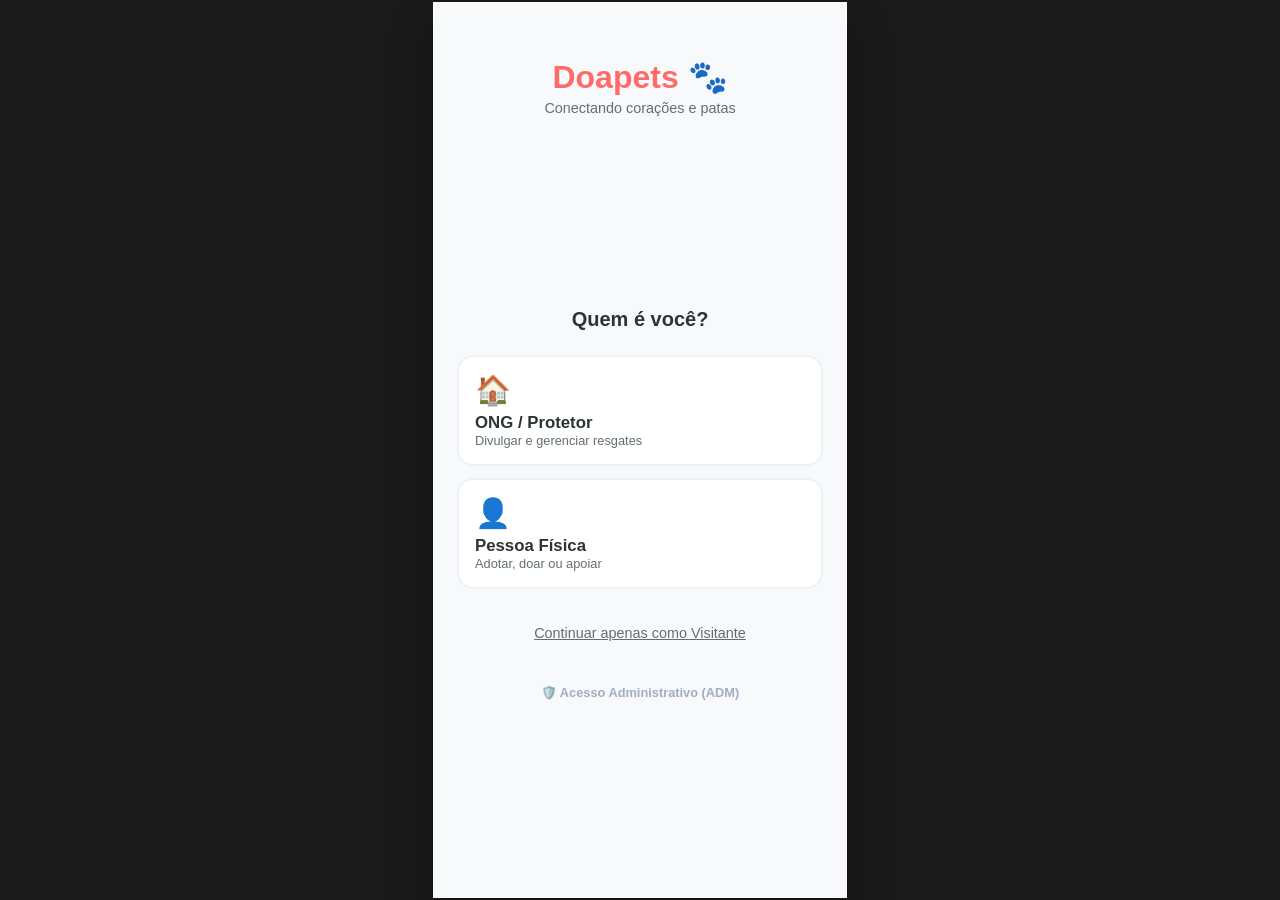
==== commit 4fdc6d62: "Update print statement from 'Hello' to 'Goodbye'" ====
--- a/index.html
+++ b/index.html
@@ -34,22 +34,35 @@
         <button type="button" id="btn-guest" class="btn-guest">
           Continuar apenas como Visitante
         </button>
+
+        <!-- Acesso rápido ao Painel Administrativo -->
+        <a href="adm.html" class="adm-access-link">🛡️ Acesso Administrativo (ADM)</a>
       </div>
     </section>
 
-    <!-- Tela 2: Formulário dinâmico -->
+    <!-- Tela 2: Autenticação (Cadastro ou Login) -->
     <section id="screen-form" class="screen">
       <button type="button" id="btn-back-profile" class="btn-icon">← Voltar</button>
       
+      <div class="auth-toggle">
+        <button type="button" id="btn-toggle-signup" class="auth-toggle-btn active">Criar Conta</button>
+        <button type="button" id="btn-toggle-login" class="auth-toggle-btn">Fazer Login</button>
+      </div>
+
       <div class="form-header">
         <h2 id="form-title">Criar Conta</h2>
         <p id="form-subtitle">Preencha seus dados de acesso</p>
       </div>
 
       <form id="auth-form">
-        <div class="input-group">
+        <div class="input-group signup-field">
           <label for="name" id="label-name">Nome Completo</label>
-          <input type="text" id="name" required placeholder="Seu nome">
+          <input type="text" id="name" placeholder="Seu nome">
+        </div>
+
+        <div class="input-group signup-field">
+          <label for="doc" id="label-doc">CPF</label>
+          <input type="text" id="doc" placeholder="000.000.000-00">
         </div>
 
         <div class="input-group">
@@ -58,25 +71,25 @@
         </div>
 
         <div class="input-group">
-          <label for="doc" id="label-doc">CPF</label>
-          <input type="text" id="doc" required placeholder="000.000.000-00">
-        </div>
-
-        <div class="input-group">
           <label for="password">Senha</label>
           <input type="password" id="password" required placeholder="••••••••">
         </div>
 
-        <button type="submit" class="btn-primary">Criar Conta</button>
+        <div id="forgot-password-wrap" class="forgot-password-container" style="display: none;">
+          <button type="button" id="btn-open-forgot-modal" class="btn-forgot-link">Esqueceu sua senha?</button>
+        </div>
+
+        <button type="submit" id="btn-submit-auth" class="btn-primary">Criar Conta</button>
       </form>
     </section>
 
-    <!-- Área Autenticada (com abas de navegação) -->
+    <!-- Área Autenticada com Abas -->
     <div id="main-app" class="main-app" style="display: none;">
-      <!-- Aba: Feed / Início -->
-      <section id="tab-feed" class="tab-content active">
+      
+      <!-- Aba 1: Início / Adoção -->
+      <section id="tab-home" class="tab-content active">
         <header class="home-header">
-          <h2>Doapets Feed</h2>
+          <h2>Doapets Início</h2>
           <button id="btn-logout" class="btn-secondary">Sair</button>
         </header>
 
@@ -86,28 +99,118 @@
           </div>
 
           <div id="guest-alert" class="guest-alert" style="display: none;">
-            ⚠️ Modo somente leitura. Visitantes não podem interagir ou registrar denúncias.
-          </div>
-
-          <div class="sample-feed">
-            <div class="pet-card">
-              <div class="pet-placeholder">🐶 Imagem do Pet</div>
-              <h3>Pipoca (2 anos)</h3>
-              <p>Porte médio, vacinado e castrado.</p>
-              <button class="btn-action">Quero Adotar</button>
-            </div>
-          </div>
+            ⚠️ Modo somente leitura. Visitantes não podem interagir ou registrar solicitações.
+          </div>
+
+          <div class="search-box">
+            <span class="search-icon">🔍</span>
+            <input type="text" id="input-search-pets" placeholder="Pesquisar por nome, raça, porte...">
+          </div>
+
+          <div class="categories-bar">
+            <button type="button" class="category-chip active" data-category="all">🐾 Todos</button>
+            <button type="button" class="category-chip" data-category="cao">🐶 Cachorros</button>
+            <button type="button" class="category-chip" data-category="gato">🐱 Gatos</button>
+            <button type="button" class="category-chip" data-category="filhote">🍼 Filhotes</button>
+            <button type="button" class="category-chip" data-category="outros">🐰 Outros</button>
+          </div>
+
+          <div class="section-title-wrap">
+            <h3>🐾 Amigos para Adoção</h3>
+          </div>
+          
+          <div id="pets-feed-list" class="pets-horizontal-list"></div>
         </div>
       </section>
 
-      <!-- Aba: Perfil -->
+      <!-- Aba 2: Feed -->
+      <section id="tab-feed" class="tab-content">
+        <header class="home-header">
+          <h2>Feed & Informações</h2>
+        </header>
+
+        <div class="feed-accordion-wrap">
+          <!-- Dropdown: Solicitação de Castração -->
+          <div class="accordion-item active">
+            <button type="button" class="accordion-header">
+              <span class="accordion-title-wrap">
+                <span class="badge-count-left" style="background: #3498db;">✂️</span>
+                🏥 Programa & Pedidos de Castração
+              </span>
+              <span class="accordion-icon">▼</span>
+            </button>
+            <div class="accordion-body">
+              <div class="ong-info-card">
+                <h4>Deseja castrar seu animal?</h4>
+                <p>Envie os dados do seu pet diretamente para as ONGs parceiras para triagem, mutirões ou agendamento social.</p>
+                <button type="button" id="btn-open-castration-modal" class="btn-primary" style="margin-top: 10px; background: #3498db;">
+                  ✍️ Solicitar Castração para uma ONG
+                </button>
+              </div>
+            </div>
+          </div>
+
+          <!-- Dropdown: Cadastro de Interesse em Adoção -->
+          <div class="accordion-item">
+            <button type="button" class="accordion-header">
+              <span class="accordion-title-wrap">
+                <span id="badge-interest-count" class="badge-count-left" style="background: var(--secondary);">0</span>
+                📝 Cadastro de Interesse em Pets
+              </span>
+              <span class="accordion-icon">▼</span>
+            </button>
+            <div class="accordion-body">
+              <div class="ong-info-card">
+                <h4>Tem interesse em adotar um pet específico?</h4>
+                <p>Preencha os dados no formulário e converse diretamente com a instituição responsável via WhatsApp.</p>
+                <button type="button" id="btn-open-interest-modal" class="btn-primary" style="margin-top: 10px; background: #25d366;">
+                  💬 Preencher Interesse & Enviar no WhatsApp
+                </button>
+              </div>
+            </div>
+          </div>
+
+          <!-- Dropdown: Informações sobre ONGs -->
+          <div class="accordion-item">
+            <button type="button" class="accordion-header">
+              <span>🏠 Informações sobre as ONGs</span>
+              <span class="accordion-icon">▼</span>
+            </button>
+            <div class="accordion-body">
+              <div class="ong-info-card">
+                <h4>Como atuam as ONGs parceiras</h4>
+                <p>Nossas instituições cadastradas realizam resgates, tratamento veterinário, castração e encaminhamento seguro para adoção responsável.</p>
+              </div>
+              <div class="ong-info-card">
+                <h4>Como ajudar uma ONG</h4>
+                <p>Você pode doar ração, medicamentos, apadrinhar um pet ou oferecer lar temporário.</p>
+              </div>
+            </div>
+          </div>
+
+          <!-- Dropdown: Notícias -->
+          <div class="accordion-item">
+            <button type="button" class="accordion-header">
+              <span class="accordion-title-wrap">
+                <span id="badge-news-count" class="badge-count-left">0</span>
+                📢 Novas Informações Atuais & Notícias
+              </span>
+              <span class="accordion-icon">▼</span>
+            </button>
+            <div class="accordion-body">
+              <div id="ong-news-list" class="news-list"></div>
+            </div>
+          </div>
+        </div>
+      </section>
+
+      <!-- Aba 3: Perfil -->
       <section id="tab-profile" class="tab-content">
         <header class="home-header">
           <h2>Meu Perfil</h2>
         </header>
 
         <div class="profile-scroll">
-          <!-- Foto e Identificação -->
           <div class="profile-card">
             <div class="avatar-container" id="avatar-container">
               <img id="avatar-preview" src="data:image/svg+xml;utf8,<svg xmlns='http://www.w3.org/2000/svg' width='100' height='100' fill='%23636e72' viewBox='0 0 16 16'><path d='M11 6a3 3 0 1 1-6 0 3 3 0 0 1 6 0z'/><path fill-rule='evenodd' d='M0 8a8 8 0 1 1 16 0A8 8 0 0 1 0 8zm8-7a7 7 0 0 0-5.468 11.37C3.242 11.226 4.805 10 8 10s4.757 1.225 5.468 2.37A7 7 0 0 0 8 1z'/></svg>" alt="Foto de Perfil">
@@ -118,7 +221,13 @@
             <p id="profile-email" class="profile-subtitle">usuario@email.com</p>
           </div>
 
-          <!-- Canal de Denúncia -->
+          <div id="ong-admin-panel" class="profile-section" style="display: none;">
+            <h4>Painel de Publicações da ONG</h4>
+            <button type="button" id="btn-open-news-modal" class="btn-primary" style="margin-top: 0; background: var(--secondary);">
+              ✍️ Publicar Notícia / Evento no Feed
+            </button>
+          </div>
+
           <div class="profile-section">
             <button type="button" id="btn-open-report" class="btn-report">
               <span class="report-icon">🚨</span>
@@ -129,31 +238,56 @@
             </button>
           </div>
 
-          <!-- Configurações -->
           <div class="profile-section">
-            <h4>Configurações</h4>
+            <h4>Configurações & Gestão</h4>
             <div class="settings-list">
               <div class="settings-item">
                 <span class="setting-title">🔔 Notificações</span>
                 <input type="checkbox" checked class="setting-toggle">
               </div>
+              
+              <div id="setting-item-register-pet" class="settings-item clickable-setting" style="display: none;">
+                <span class="setting-title">🐾 Cadastrar Novo Pet para Adoção</span>
+                <span class="setting-arrow">›</span>
+              </div>
+
+              <div id="setting-item-change-password" class="settings-item clickable-setting">
+                <span class="setting-title">🔑 Redefinir Senha de Acesso</span>
+                <span class="setting-arrow">›</span>
+              </div>
+
               <div class="settings-item">
                 <span class="setting-title">🔒 Privacidade da Conta</span>
                 <span class="setting-arrow">›</span>
               </div>
               <div class="settings-item">
-                <span class="setting-title">📄 Termos de Adoção</span>
+                <span class="setting-title">📄 Termos de Adoção e Castração</span>
                 <span class="setting-arrow">›</span>
               </div>
             </div>
           </div>
+
+          <div id="ong-pets-manage-section" class="profile-section" style="display: none;">
+            <h4>Meus Pets Cadastrados</h4>
+            <div id="ong-my-pets-list" class="my-pets-list"></div>
+          </div>
+
+          <div id="ong-castration-requests-section" class="profile-section" style="display: none;">
+            <h4>✂️ Pedidos de Castração Recebidos</h4>
+            <div id="ong-castration-list" class="castration-requests-list"></div>
+          </div>
         </div>
       </section>
 
-      <!-- Barra de Navegação Inferior -->
+      <!-- Barra de Navegação Inferior Fixa -->
       <nav class="bottom-nav">
-        <button type="button" class="nav-btn active" data-tab="tab-feed">
+        <button type="button" class="nav-btn active" data-tab="tab-home">
           <span class="nav-icon">🐾</span>
+          <span class="nav-label">Início</span>
+        </button>
+        <button type="button" class="nav-btn nav-btn-relative" data-tab="tab-feed">
+          <span class="nav-icon">📰</span>
+          <span id="nav-badge-news" class="nav-badge">0</span>
           <span class="nav-label">Feed</span>
         </button>
         <button type="button" class="nav-btn" data-tab="tab-profile">
@@ -163,14 +297,290 @@
       </nav>
     </div>
 
-    <!-- Pop-up Modal: Enquete / Canal de Denúncia -->
+    <!-- Modais do Sistema -->
+    <div id="modal-forgot-password" class="modal-backdrop">
+      <div class="modal-box">
+        <div class="modal-header">
+          <h3 style="color: var(--primary);">🔑 Redefinir Senha</h3>
+          <button type="button" id="btn-close-forgot" class="modal-close">&times;</button>
+        </div>
+        <form id="form-forgot-password" class="modal-body">
+          <p style="font-size: 0.85rem; color: var(--text-muted); margin-bottom: 12px;">
+            Informe seu e-mail e documento cadastrado (CPF/CNPJ) para criar uma nova senha.
+          </p>
+          <div class="input-group">
+            <label>E-mail Cadastrado:</label>
+            <input type="email" id="forgot-email" required placeholder="seu@email.com">
+          </div>
+          <div class="input-group">
+            <label>CPF ou CNPJ:</label>
+            <input type="text" id="forgot-doc" required placeholder="Digite o documento cadastrado">
+          </div>
+          <div class="input-group">
+            <label>Nova Senha:</label>
+            <input type="password" id="forgot-new-password" required placeholder="••••••••">
+          </div>
+          <div class="input-group">
+            <label>Confirmar Nova Senha:</label>
+            <input type="password" id="forgot-confirm-password" required placeholder="••••••••">
+          </div>
+          <button type="submit" class="btn-primary">Atualizar Senha</button>
+        </form>
+      </div>
+    </div>
+
+    <div id="modal-castration" class="modal-backdrop">
+      <div class="modal-box">
+        <div class="modal-header">
+          <h3 style="color: #3498db;">✂️ Solicitação de Castração</h3>
+          <button type="button" id="btn-close-castration" class="modal-close">&times;</button>
+        </div>
+        <form id="form-castration" class="modal-body">
+          <div class="input-group">
+            <label>Selecione a ONG de destino:</label>
+            <select id="castration-ong-select" required>
+              <option value="">Escolha a ONG...</option>
+            </select>
+          </div>
+          <div class="input-group">
+            <label>Seu Nome Completo (Tutor):</label>
+            <input type="text" id="castration-tutor-name" required placeholder="Seu nome completo">
+          </div>
+          <div class="input-group">
+            <label>Telefone / WhatsApp para contato:</label>
+            <input type="tel" id="castration-tutor-phone" required placeholder="(37) 99999-9999">
+          </div>
+          <div class="input-group">
+            <label>Nome do Animal:</label>
+            <input type="text" id="castration-pet-name" required placeholder="Ex: Bob, Belinha...">
+          </div>
+          <div class="input-group">
+            <label>Espécie & Sexo:</label>
+            <select id="castration-pet-type" required>
+              <option value="Cão - Macho">Cachorro (Macho)</option>
+              <option value="Cão - Fêmea">Cachorro (Fêmea)</option>
+              <option value="Gato - Macho">Gato (Macho)</option>
+              <option value="Gato - Fêmea">Gato (Fêmea)</option>
+            </select>
+          </div>
+          <div class="input-group">
+            <label>Idade e Peso aproximado:</label>
+            <input type="text" id="castration-pet-weight" required placeholder="Ex: 1 ano e meio, 8kg">
+          </div>
+          <div class="input-group">
+            <label>Observações / Histórico de Saúde:</label>
+            <textarea id="castration-pet-notes" rows="3" placeholder="O pet tem alguma alergia, doença ou já tomou vacinas?"></textarea>
+          </div>
+          <button type="submit" class="btn-primary" style="background: #3498db;">Enviar Pedido de Castração para a ONG</button>
+        </form>
+      </div>
+    </div>
+
+    <div id="modal-pet-form" class="modal-backdrop">
+      <div class="modal-box">
+        <div class="modal-header">
+          <h3 id="modal-pet-form-title" style="color: var(--primary);">🐾 Cadastrar Pet</h3>
+          <button type="button" id="btn-close-pet-form" class="modal-close">&times;</button>
+        </div>
+        <form id="form-pet-register" class="modal-body">
+          <input type="hidden" id="pet-edit-id">
+          <div class="input-group">
+            <label>Nome do Pet:</label>
+            <input type="text" id="pet-name" required placeholder="Ex: Mel, Bob, Thor...">
+          </div>
+          <div class="input-group">
+            <label>Ícone / Espécie:</label>
+            <select id="pet-icon" required>
+              <option value="🐶">🐶 Cachorro</option>
+              <option value="🐱">🐱 Gato</option>
+              <option value="🐰">🐰 Coelho / Outro</option>
+              <option value="🦜">🦜 Ave</option>
+            </select>
+          </div>
+          <div class="input-group">
+            <label>Categoria:</label>
+            <select id="pet-category" required>
+              <option value="cao">Cachorro</option>
+              <option value="gato">Gato</option>
+              <option value="filhote">Filhote</option>
+              <option value="outros">Outros</option>
+            </select>
+          </div>
+          <div class="input-group">
+            <label>Idade aproximada:</label>
+            <input type="text" id="pet-age" required placeholder="Ex: 2 anos, 4 meses...">
+          </div>
+          <div class="input-group">
+            <label>Porte:</label>
+            <select id="pet-size" required>
+              <option value="Porte Pequeno">Porte Pequeno</option>
+              <option value="Porte Médio">Porte Médio</option>
+              <option value="Porte Grande">Porte Grande</option>
+            </select>
+          </div>
+          <div class="input-group">
+            <label>Condição de Saúde:</label>
+            <input type="text" id="pet-health" required placeholder="Ex: Vacinado e Castrado">
+          </div>
+          <div class="input-group">
+            <label>Cidade / Localização:</label>
+            <input type="text" id="pet-location" required placeholder="Ex: Formiga - MG">
+          </div>
+          <div class="input-group">
+            <label>WhatsApp da ONG (com DDD):</label>
+            <input type="tel" id="pet-whatsapp" required placeholder="Ex: 37999999999">
+          </div>
+          <div class="input-group">
+            <label>Descrição e História:</label>
+            <textarea id="pet-description" rows="3" required placeholder="Conte sobre a personalidade e resgate do animal..."></textarea>
+          </div>
+          <button type="submit" id="btn-save-pet" class="btn-primary">Salvar Pet</button>
+        </form>
+      </div>
+    </div>
+
+    <div id="modal-interest" class="modal-backdrop">
+      <div class="modal-box">
+        <div class="modal-header">
+          <h3 style="color: #25d366;">💬 Formulário de Interesse em Adoção</h3>
+          <button type="button" id="btn-close-interest" class="modal-close">&times;</button>
+        </div>
+        <form id="form-interest" class="modal-body">
+          <div class="input-group">
+            <label>Selecione o Pet de Interesse:</label>
+            <select id="interest-pet-select" required>
+              <option value="">Escolha um pet...</option>
+            </select>
+          </div>
+          <div class="input-group">
+            <label>Seu Nome Completo:</label>
+            <input type="text" id="interest-user-name" required placeholder="Seu nome">
+          </div>
+          <div class="input-group">
+            <label>Sua Cidade / Bairro:</label>
+            <input type="text" id="interest-user-city" required placeholder="Ex: Formiga - MG, Centro">
+          </div>
+          <div class="input-group">
+            <label>Tipo de Residência:</label>
+            <select id="interest-housing" required>
+              <option value="Casa com quintal telado">Casa com quintal telado</option>
+              <option value="Apartamento com redes de proteção">Apartamento com redes de proteção</option>
+              <option value="Sítio / Chácara">Sítio / Chácara</option>
+              <option value="Outro">Outro</option>
+            </select>
+          </div>
+          <div class="input-group">
+            <label>Mensagem para a ONG:</label>
+            <textarea id="interest-message" rows="3" placeholder="Conte por que você quer adotar este animal..."></textarea>
+          </div>
+          <button type="submit" class="btn-primary" style="background: #25d366;">📲 Enviar Mensagem via WhatsApp</button>
+        </form>
+      </div>
+    </div>
+
+    <div id="modal-pet-details" class="modal-backdrop">
+      <div class="modal-box pet-details-modal-box">
+        <div class="modal-header">
+          <h3 id="pet-modal-title" style="color: var(--primary);">🐾 Detalhes do Pet</h3>
+          <button type="button" id="btn-close-pet-modal" class="modal-close">&times;</button>
+        </div>
+        <div class="pet-details-content">
+          <div class="pet-modal-circle-wrapper">
+            <div id="pet-modal-avatar" class="pet-circle-lg">🐶</div>
+          </div>
+          <h2 id="pet-modal-name" class="pet-modal-title-main">Nome do Pet</h2>
+          <span id="pet-modal-tag" class="pet-category-tag">Categoria</span>
+          <div class="pet-specs-grid">
+            <div class="spec-item">
+              <span class="spec-label">Idade</span>
+              <strong id="pet-modal-age">2 anos</strong>
+            </div>
+            <div class="spec-item">
+              <span class="spec-label">Porte</span>
+              <strong id="pet-modal-size">Médio</strong>
+            </div>
+            <div class="spec-item">
+              <span class="spec-label">Saúde</span>
+              <strong id="pet-modal-health">Castrado & Vacinado</strong>
+            </div>
+            <div class="spec-item">
+              <span class="spec-label">Local</span>
+              <strong id="pet-modal-location">Formiga - MG</strong>
+            </div>
+          </div>
+          <div class="pet-modal-desc-box">
+            <h4>História e Personalidade:</h4>
+            <p id="pet-modal-description">Descrição detalhada do animal.</p>
+          </div>
+          <button type="button" id="btn-modal-adopt" class="btn-primary">Quero Adotar Este Pet ❤️</button>
+        </div>
+      </div>
+    </div>
+
+    <div id="modal-news" class="modal-backdrop">
+      <div class="modal-box">
+        <div class="modal-header">
+          <h3 id="modal-news-title-header" style="color: var(--secondary);">✍️ Nova Publicação da ONG</h3>
+          <button type="button" id="btn-close-news" class="modal-close">&times;</button>
+        </div>
+        <form id="form-news" class="modal-body">
+          <input type="hidden" id="news-edit-id">
+          <div class="input-group">
+            <label>Título da Notícia / Evento:</label>
+            <input type="text" id="news-title" required placeholder="Ex: Feira de Adoção ou Informativo">
+          </div>
+          <div class="input-group">
+            <label>Categoria:</label>
+            <select id="news-category" required>
+              <option value="Campanha">Campanha de Adoção</option>
+              <option value="Evento">Evento / Castração</option>
+              <option value="Urgente">Pedido de Ajuda / Ração</option>
+              <option value="Informativo">Informativo Geral</option>
+            </select>
+          </div>
+          <div class="input-group">
+            <label>Tipo de Data:</label>
+            <select id="news-date-type" required>
+              <option value="Publicado em">Data da Publicação</option>
+              <option value="Evento agendado para">Data do Evento</option>
+            </select>
+          </div>
+          <div class="input-group">
+            <label>Data Escolhida:</label>
+            <input type="date" id="news-date" required>
+          </div>
+          <div class="input-group">
+            <label>Mensagem / Conteúdo:</label>
+            <textarea id="news-content" rows="4" required placeholder="Conte os detalhes da novidade ou evento..."></textarea>
+          </div>
+          <button type="submit" id="btn-save-news" class="btn-primary" style="background: var(--secondary);">Postar no Feed</button>
+        </form>
+      </div>
+    </div>
+
+    <div id="modal-calendar" class="modal-backdrop">
+      <div class="modal-box calendar-modal-box">
+        <div class="modal-header">
+          <h3 style="color: var(--primary);">📅 Calendário</h3>
+          <button type="button" id="btn-close-calendar" class="modal-close">&times;</button>
+        </div>
+        <div class="calendar-content">
+          <div id="calendar-month-year" class="calendar-header-title"></div>
+          <div class="calendar-grid-header">
+            <span>D</span><span>S</span><span>T</span><span>Q</span><span>Q</span><span>S</span><span>S</span>
+          </div>
+          <div id="calendar-days" class="calendar-grid-days"></div>
+          <p id="calendar-footer-text" class="calendar-footer-note"></p>
+        </div>
+      </div>
+    </div>
+
     <div id="modal-report" class="modal-backdrop">
       <div class="modal-box">
         <div class="modal-header">
           <h3>🚨 Denunciar Situação para ONG</h3>
           <button type="button" id="btn-close-report" class="modal-close">&times;</button>
         </div>
-        
         <form id="form-report" class="modal-body">
           <div class="input-group">
             <label>Tipo de Ocorrência:</label>
@@ -182,22 +592,18 @@
               <option value="outro">Outro caso urgente</option>
             </select>
           </div>
-
           <div class="input-group">
             <label>Espécie / Porte aproximado:</label>
             <input type="text" id="report-pet-info" required placeholder="Ex: Cão porte médio, filhote de gato...">
           </div>
-
           <div class="input-group">
             <label>Localização / Ponto de Referência:</label>
             <input type="text" id="report-location" required placeholder="Rua, Bairro ou Ponto de referência">
           </div>
-
           <div class="input-group">
             <label>Detalhes adicionais:</label>
             <textarea id="report-details" rows="3" placeholder="Descreva a situação brevemente..."></textarea>
           </div>
-
           <button type="submit" class="btn-primary btn-submit-report">Enviar Denúncia para ONGs</button>
         </form>
       </div>
--- a/style.css
+++ b/style.css
@@ -1,7 +1,7 @@
 :root {
   --primary: #ff6b6b;
   --primary-dark: #e85050;
-  --secondary: #4ecdc4;
+  --secondary: #20bf6b;
   --bg: #f8f9fa;
   --card-bg: #ffffff;
   --text: #2d3436;
@@ -9,6 +9,7 @@
   --border: #edf2f7;
   --danger: #e74c3c;
   --radius: 16px;
+  --nav-height: 65px;
 }
 
 * {
@@ -19,12 +20,17 @@
   -webkit-tap-highlight-color: transparent;
 }
 
+html, body {
+  width: 100%;
+  height: 100%;
+  overflow: hidden;
+}
+
 body {
   background: #1a1a1a;
   display: flex;
   justify-content: center;
   align-items: center;
-  min-height: 100vh;
 }
 
 /* Moldura Mobile */
@@ -32,6 +38,7 @@
   width: 100%;
   max-width: 414px;
   height: 100vh;
+  height: 100dvh;
   max-height: 896px;
   background: var(--bg);
   position: relative;
@@ -43,7 +50,7 @@
 
 @media (max-width: 480px) {
   .app-container {
-    max-height: 100vh;
+    max-height: 100dvh;
     border-radius: 0;
   }
 }
@@ -143,6 +150,50 @@
   cursor: pointer;
   text-decoration: underline;
   margin-top: 8px;
+}
+
+/* Link Acesso ADM */
+.adm-access-link {
+  display: block;
+  text-align: center;
+  font-size: 0.8rem;
+  color: #a0aec0;
+  text-decoration: none;
+  font-weight: 600;
+  margin-top: 10px;
+  padding: 6px;
+}
+
+.adm-access-link:hover {
+  color: var(--primary);
+}
+
+/* Alternador de Cadastro / Login */
+.auth-toggle {
+  display: flex;
+  background: #edf2f7;
+  border-radius: 12px;
+  padding: 4px;
+  margin-bottom: 20px;
+}
+
+.auth-toggle-btn {
+  flex: 1;
+  padding: 10px;
+  border: none;
+  border-radius: 8px;
+  font-size: 0.9rem;
+  font-weight: 700;
+  color: var(--text-muted);
+  background: transparent;
+  cursor: pointer;
+  transition: all 0.2s;
+}
+
+.auth-toggle-btn.active {
+  background: #ffffff;
+  color: var(--primary);
+  box-shadow: 0 2px 6px rgba(0,0,0,0.06);
 }
 
 /* Formulário */
@@ -201,6 +252,24 @@
   border-color: var(--primary);
 }
 
+.forgot-password-container {
+  display: flex;
+  justify-content: flex-end;
+  margin-top: -8px;
+  margin-bottom: 12px;
+}
+
+.btn-forgot-link {
+  background: none;
+  border: none;
+  color: var(--primary);
+  font-size: 0.82rem;
+  font-weight: 600;
+  cursor: pointer;
+  text-decoration: underline;
+  padding: 4px 0;
+}
+
 /* Botões Globais */
 .btn-primary {
   width: 100%;
@@ -216,7 +285,7 @@
 }
 
 .btn-primary:active {
-  background: var(--primary-dark);
+  filter: brightness(0.95);
 }
 
 .btn-secondary {
@@ -227,19 +296,22 @@
   cursor: pointer;
 }
 
-/* Aplicativo com Abas */
+/* Estrutura do App */
 .main-app {
   display: flex;
   flex-direction: column;
   height: 100%;
+  width: 100%;
   position: relative;
+  overflow: hidden;
 }
 
 .tab-content {
   display: none;
   flex: 1;
-  padding: 20px 20px 70px 20px;
+  padding: 20px 20px 24px 20px;
   overflow-y: auto;
+  -webkit-overflow-scrolling: touch;
 }
 
 .tab-content.active {
@@ -269,54 +341,605 @@
   margin-bottom: 16px;
 }
 
-.pet-card {
+.search-box {
+  display: flex;
+  align-items: center;
+  background: #ffffff;
+  border: 1.5px solid var(--border);
+  border-radius: 12px;
+  padding: 10px 14px;
+  gap: 10px;
+  margin-bottom: 14px;
+}
+
+.search-box .search-icon {
+  font-size: 1.1rem;
+}
+
+.search-box input {
+  border: none;
+  outline: none;
+  font-size: 0.9rem;
+  width: 100%;
+  background: transparent;
+}
+
+.categories-bar {
+  display: flex;
+  gap: 8px;
+  overflow-x: auto;
+  padding-bottom: 8px;
+  margin-bottom: 16px;
+  scrollbar-width: none;
+}
+
+.categories-bar::-webkit-scrollbar {
+  display: none;
+}
+
+.category-chip {
+  flex-shrink: 0;
+  background: #ffffff;
+  border: 1.5px solid var(--border);
+  border-radius: 20px;
+  padding: 8px 14px;
+  font-size: 0.82rem;
+  font-weight: 700;
+  color: var(--text-muted);
+  cursor: pointer;
+  transition: all 0.2s ease;
+}
+
+.category-chip.active {
+  background: var(--primary);
+  color: #ffffff;
+  border-color: var(--primary);
+}
+
+.section-title-wrap {
+  margin: 10px 0;
+}
+
+.section-title-wrap h3 {
+  font-size: 1.05rem;
+  color: var(--text);
+}
+
+.pets-horizontal-list {
+  display: flex;
+  flex-direction: column;
+  gap: 12px;
+}
+
+.pet-row-card {
+  display: flex;
+  align-items: center;
+  gap: 14px;
+  background: #ffffff;
+  padding: 12px 14px;
+  border-radius: var(--radius);
+  border: 1.5px solid var(--border);
+  cursor: pointer;
+  transition: transform 0.15s ease, border-color 0.2s;
+}
+
+.pet-row-card:active {
+  transform: scale(0.98);
+  border-color: var(--primary);
+}
+
+.pet-circle-avatar {
+  width: 68px;
+  height: 68px;
+  min-width: 68px;
+  border-radius: 50%;
+  background: #ffe3e3;
+  border: 2.5px solid var(--primary);
+  display: flex;
+  align-items: center;
+  justify-content: center;
+  font-size: 2rem;
+  overflow: hidden;
+}
+
+.pet-row-info {
+  flex: 1;
+  display: flex;
+  flex-direction: column;
+  gap: 2px;
+}
+
+.pet-row-header {
+  display: flex;
+  align-items: center;
+  justify-content: space-between;
+}
+
+.pet-row-header h3 {
+  font-size: 1rem;
+  color: var(--text);
+}
+
+.pet-category-tag {
+  font-size: 0.7rem;
+  background: #f1f2f6;
+  color: var(--text-muted);
+  padding: 2px 7px;
+  border-radius: 6px;
+  font-weight: 700;
+}
+
+.pet-row-meta {
+  font-size: 0.78rem;
+  color: var(--secondary);
+  font-weight: 600;
+}
+
+.pet-row-desc {
+  font-size: 0.8rem;
+  color: var(--text-muted);
+  line-height: 1.3;
+  display: -webkit-box;
+  -webkit-line-clamp: 1;
+  -webkit-box-orient: vertical;
+  overflow: hidden;
+}
+
+.pet-row-arrow {
+  font-size: 1.2rem;
+  color: var(--text-muted);
+  padding-left: 4px;
+}
+
+.pet-details-modal-box {
+  text-align: center;
+}
+
+.pet-modal-circle-wrapper {
+  display: flex;
+  justify-content: center;
+  margin: 10px 0 14px;
+}
+
+.pet-circle-lg {
+  width: 110px;
+  height: 110px;
+  border-radius: 50%;
+  background: #ffe3e3;
+  border: 4px solid var(--primary);
+  display: flex;
+  align-items: center;
+  justify-content: center;
+  font-size: 3.5rem;
+  box-shadow: 0 4px 15px rgba(255, 107, 107, 0.25);
+}
+
+.pet-modal-title-main {
+  font-size: 1.35rem;
+  color: var(--text);
+  margin-bottom: 4px;
+}
+
+.pet-specs-grid {
+  display: grid;
+  grid-template-columns: 1fr 1fr;
+  gap: 8px;
+  margin: 16px 0;
+}
+
+.spec-item {
+  background: var(--bg);
+  border: 1px solid var(--border);
+  border-radius: 10px;
+  padding: 8px;
+  display: flex;
+  flex-direction: column;
+}
+
+.spec-label {
+  font-size: 0.7rem;
+  color: var(--text-muted);
+  text-transform: uppercase;
+  font-weight: 700;
+}
+
+.spec-item strong {
+  font-size: 0.85rem;
+  color: var(--text);
+}
+
+.pet-modal-desc-box {
+  background: var(--bg);
+  border-radius: 12px;
+  padding: 12px;
+  text-align: left;
+  margin-bottom: 16px;
+}
+
+.pet-modal-desc-box h4 {
+  font-size: 0.85rem;
+  color: var(--text);
+  margin-bottom: 4px;
+}
+
+.pet-modal-desc-box p {
+  font-size: 0.82rem;
+  color: var(--text-muted);
+  line-height: 1.4;
+}
+
+.feed-accordion-wrap {
+  display: flex;
+  flex-direction: column;
+  gap: 14px;
+  margin-top: 16px;
+}
+
+.accordion-item {
+  background: var(--card-bg);
+  border: 1.5px solid var(--border);
+  border-radius: var(--radius);
+  overflow: hidden;
+}
+
+.accordion-header {
+  width: 100%;
+  display: flex;
+  justify-content: space-between;
+  align-items: center;
+  padding: 16px;
+  background: #fff;
+  border: none;
+  font-size: 0.95rem;
+  font-weight: 700;
+  color: var(--text);
+  cursor: pointer;
+  text-align: left;
+}
+
+.accordion-title-wrap {
+  display: flex;
+  align-items: center;
+  gap: 8px;
+}
+
+.badge-count-left {
+  display: inline-flex;
+  align-items: center;
+  justify-content: center;
+  min-width: 22px;
+  height: 22px;
+  padding: 0 6px;
+  background: var(--danger);
+  color: white;
+  font-size: 0.75rem;
+  font-weight: 800;
+  border-radius: 50%;
+  box-shadow: 0 2px 5px rgba(231, 76, 60, 0.4);
+}
+
+.accordion-icon {
+  font-size: 0.75rem;
+  transition: transform 0.3s ease;
+  color: var(--text-muted);
+}
+
+.accordion-item.active .accordion-icon {
+  transform: rotate(180deg);
+}
+
+.accordion-body {
+  display: none;
+  padding: 0 16px 16px 16px;
+  flex-direction: column;
+  gap: 12px;
+}
+
+.accordion-item.active .accordion-body {
+  display: flex;
+}
+
+.ong-info-card {
+  background: var(--bg);
+  padding: 12px;
+  border-radius: 12px;
+}
+
+.ong-info-card h4 {
+  font-size: 0.9rem;
+  color: var(--text);
+  margin-bottom: 4px;
+}
+
+.ong-info-card p {
+  font-size: 0.82rem;
+  color: var(--text-muted);
+  line-height: 1.35;
+}
+
+.news-list {
+  display: flex;
+  flex-direction: column;
+  gap: 12px;
+}
+
+.news-card {
+  background: var(--bg);
+  border: 1.5px solid var(--border);
+  border-radius: 12px;
+  padding: 14px;
+  position: relative;
+}
+
+.news-card-header {
+  display: flex;
+  justify-content: space-between;
+  align-items: flex-start;
+  margin-bottom: 10px;
+}
+
+.news-card-author-info {
+  display: flex;
+  flex-direction: column;
+  gap: 4px;
+}
+
+.news-author {
+  font-size: 0.85rem;
+  font-weight: 700;
+  color: var(--secondary);
+}
+
+.news-tag {
+  font-size: 0.7rem;
+  background: #eafaf1;
+  color: var(--secondary);
+  padding: 2px 8px;
+  border-radius: 20px;
+  font-weight: 600;
+  align-self: flex-start;
+}
+
+.date-badge-btn {
+  display: flex;
+  flex-direction: column;
+  align-items: center;
+  justify-content: center;
+  width: 48px;
+  height: 48px;
+  background: #ffffff;
+  border: 1.5px solid var(--primary);
+  border-radius: 10px;
+  cursor: pointer;
+  box-shadow: 0 2px 6px rgba(255, 107, 107, 0.15);
+  transition: transform 0.15s ease;
+}
+
+.date-badge-btn:active {
+  transform: scale(0.92);
+}
+
+.date-badge-month {
+  font-size: 0.65rem;
+  font-weight: 800;
+  text-transform: uppercase;
+  color: white;
+  background: var(--primary);
+  width: 100%;
+  text-align: center;
+  border-top-left-radius: 7px;
+  border-top-right-radius: 7px;
+  line-height: 1.3;
+}
+
+.date-badge-day {
+  font-size: 1.05rem;
+  font-weight: 800;
+  color: var(--text);
+  line-height: 1.3;
+}
+
+.news-date-label {
+  font-size: 0.75rem;
+  color: var(--text-muted);
+  margin-bottom: 8px;
+  font-style: italic;
+}
+
+.news-card h4 {
+  font-size: 0.95rem;
+  color: var(--text);
+  margin-bottom: 6px;
+}
+
+.news-card p {
+  font-size: 0.84rem;
+  color: var(--text-muted);
+  line-height: 1.4;
+  margin-bottom: 8px;
+}
+
+.news-actions {
+  display: flex;
+  gap: 8px;
+  margin-top: 10px;
+  padding-top: 8px;
+  border-top: 1px dashed var(--border);
+  justify-content: flex-end;
+}
+
+.btn-post-action {
+  background: #fff;
+  border: 1px solid var(--border);
+  font-size: 0.75rem;
+  font-weight: 600;
+  padding: 6px 12px;
+  border-radius: 8px;
+  cursor: pointer;
+}
+
+.btn-post-edit {
+  color: #2980b9;
+  border-color: #bee3f8;
+  background: #ebf8ff;
+}
+
+.btn-post-delete {
+  color: var(--danger);
+  border-color: #fed7d7;
+  background: #fff5f5;
+}
+
+.my-pets-list {
+  display: flex;
+  flex-direction: column;
+  gap: 10px;
+}
+
+.my-pet-item {
+  display: flex;
+  justify-content: space-between;
+  align-items: center;
   background: white;
-  padding: 16px;
-  border-radius: var(--radius);
   border: 1px solid var(--border);
-}
-
-.pet-placeholder {
-  height: 140px;
-  background: #eee;
+  border-radius: 12px;
+  padding: 10px 14px;
+}
+
+.my-pet-info {
+  display: flex;
+  align-items: center;
+  gap: 10px;
+}
+
+.my-pet-info .pet-icon-sm {
+  font-size: 1.5rem;
+}
+
+.my-pet-actions {
+  display: flex;
+  gap: 6px;
+}
+
+.castration-requests-list {
+  display: flex;
+  flex-direction: column;
+  gap: 10px;
+}
+
+.castration-card-item {
+  background: white;
+  border: 1.5px solid var(--border);
+  border-left: 4px solid #3498db;
+  border-radius: 12px;
+  padding: 12px 14px;
+}
+
+.castration-card-header {
+  display: flex;
+  justify-content: space-between;
+  align-items: center;
+  margin-bottom: 6px;
+}
+
+.castration-card-header strong {
+  font-size: 0.95rem;
+  color: var(--text);
+}
+
+.castration-card-header span {
+  font-size: 0.75rem;
+  color: var(--text-muted);
+}
+
+.castration-card-body p {
+  font-size: 0.8rem;
+  color: var(--text-muted);
+  margin-bottom: 3px;
+}
+
+.castration-card-body strong {
+  color: var(--text);
+}
+
+.btn-contact-tutor {
+  display: inline-block;
+  margin-top: 8px;
+  padding: 6px 12px;
+  background: #25d366;
+  color: white;
+  text-decoration: none;
+  font-size: 0.75rem;
+  font-weight: 700;
   border-radius: 8px;
+  border: none;
+  cursor: pointer;
+}
+
+.calendar-modal-box {
+  max-width: 320px;
+  text-align: center;
+}
+
+.calendar-header-title {
+  font-weight: 700;
+  font-size: 1rem;
+  color: var(--text);
+  margin-bottom: 12px;
+}
+
+.calendar-grid-header {
+  display: grid;
+  grid-template-columns: repeat(7, 1fr);
+  font-weight: 700;
+  font-size: 0.75rem;
+  color: var(--text-muted);
+  margin-bottom: 6px;
+}
+
+.calendar-grid-days {
+  display: grid;
+  grid-template-columns: repeat(7, 1fr);
+  gap: 4px;
+}
+
+.calendar-day {
+  height: 32px;
   display: flex;
   align-items: center;
   justify-content: center;
-  color: var(--text-muted);
-  margin-bottom: 12px;
-}
-
-.btn-action {
-  width: 100%;
-  margin-top: 12px;
-  padding: 10px;
-  background: var(--secondary);
-  border: none;
+  font-size: 0.8rem;
   border-radius: 8px;
+  color: var(--text);
+}
+
+.calendar-day.empty {
+  background: transparent;
+}
+
+.calendar-day.highlight {
+  background: var(--primary);
   color: white;
-  font-weight: 700;
-  cursor: pointer;
-}
-
-.btn-action.disabled {
-  background: #ccc;
-  cursor: not-allowed;
-}
-
-/* Barra de Navegação Inferior */
+  font-weight: 800;
+  box-shadow: 0 3px 8px rgba(255, 107, 107, 0.4);
+}
+
+.calendar-footer-note {
+  margin-top: 14px;
+  font-size: 0.8rem;
+  color: var(--text-muted);
+}
+
 .bottom-nav {
-  position: absolute;
-  bottom: 0;
-  left: 0;
-  right: 0;
-  height: 60px;
+  flex-shrink: 0;
+  height: var(--nav-height);
   background: #ffffff;
   border-top: 1px solid var(--border);
   display: flex;
   justify-content: space-around;
   align-items: center;
-  z-index: 10;
+  z-index: 100;
+  box-shadow: 0 -3px 12px rgba(0,0,0,0.05);
 }
 
 .nav-btn {
@@ -328,10 +951,30 @@
   gap: 2px;
   color: var(--text-muted);
   cursor: pointer;
+  width: 33.33%;
+  height: 100%;
+  justify-content: center;
+}
+
+.nav-btn-relative {
+  position: relative;
+}
+
+.nav-badge {
+  position: absolute;
+  top: 6px;
+  right: 28%;
+  background: var(--danger);
+  color: white;
+  font-size: 0.65rem;
+  font-weight: 800;
+  padding: 1px 5px;
+  border-radius: 10px;
+  display: none;
 }
 
 .nav-btn .nav-icon {
-  font-size: 1.2rem;
+  font-size: 1.25rem;
 }
 
 .nav-btn .nav-label {
@@ -343,7 +986,6 @@
   color: var(--primary);
 }
 
-/* Estilos da Aba de Perfil */
 .profile-scroll {
   display: flex;
   flex-direction: column;
@@ -404,7 +1046,6 @@
   margin-bottom: 10px;
 }
 
-/* Botão de Denúncia */
 .btn-report {
   width: 100%;
   display: flex;
@@ -433,7 +1074,6 @@
   font-size: 0.75rem;
 }
 
-/* Lista de Configurações */
 .settings-list {
   background: white;
   border-radius: var(--radius);
@@ -450,6 +1090,15 @@
   font-size: 0.9rem;
 }
 
+.settings-item.clickable-setting {
+  cursor: pointer;
+  transition: background 0.15s;
+}
+
+.settings-item.clickable-setting:active {
+  background: #f1f2f6;
+}
+
 .settings-item:last-child {
   border-bottom: none;
 }
@@ -465,7 +1114,6 @@
   font-size: 1.2rem;
 }
 
-/* Pop-up Modal */
 .modal-backdrop {
   display: none;
   position: absolute;
@@ -474,7 +1122,7 @@
   width: 100%;
   height: 100%;
   background: rgba(0, 0, 0, 0.6);
-  z-index: 100;
+  z-index: 200;
   align-items: center;
   justify-content: center;
   padding: 16px;
@@ -518,4 +1166,4 @@
 
 .btn-submit-report {
   background: var(--danger);
-}+}
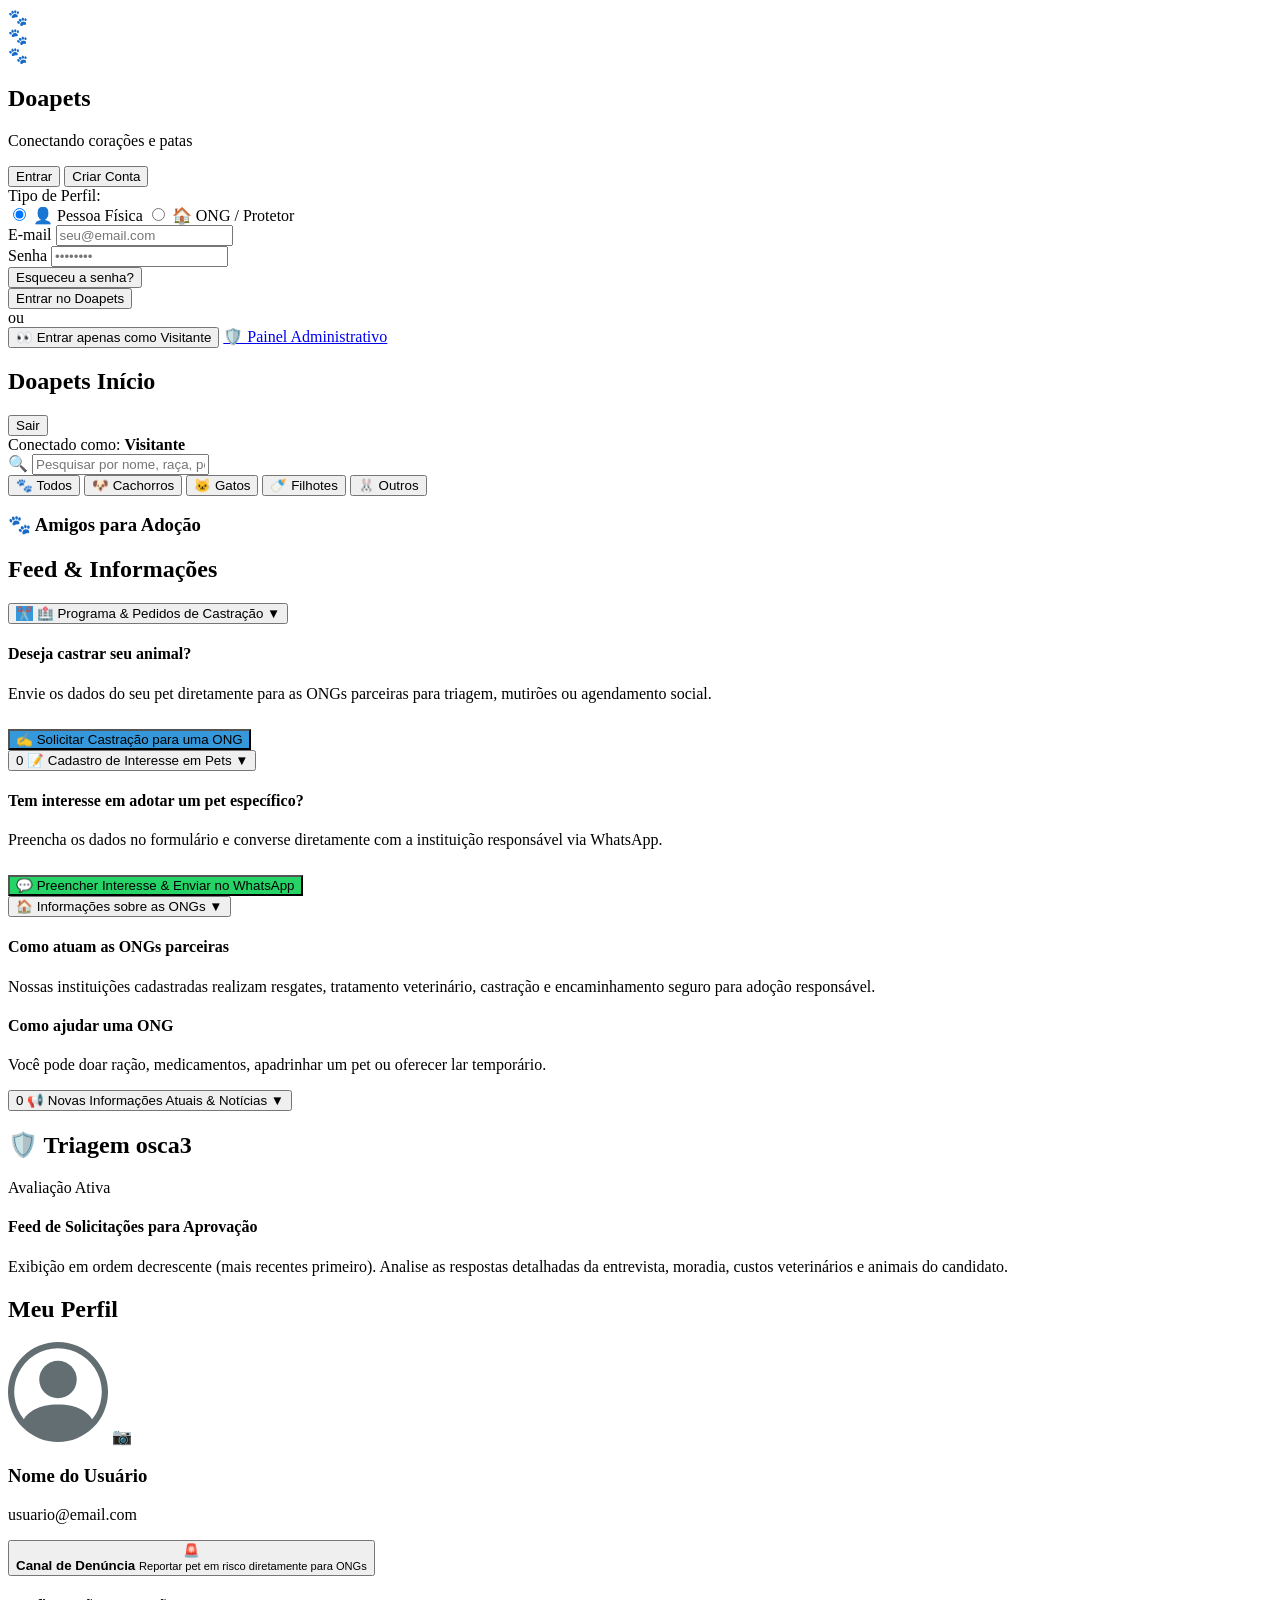
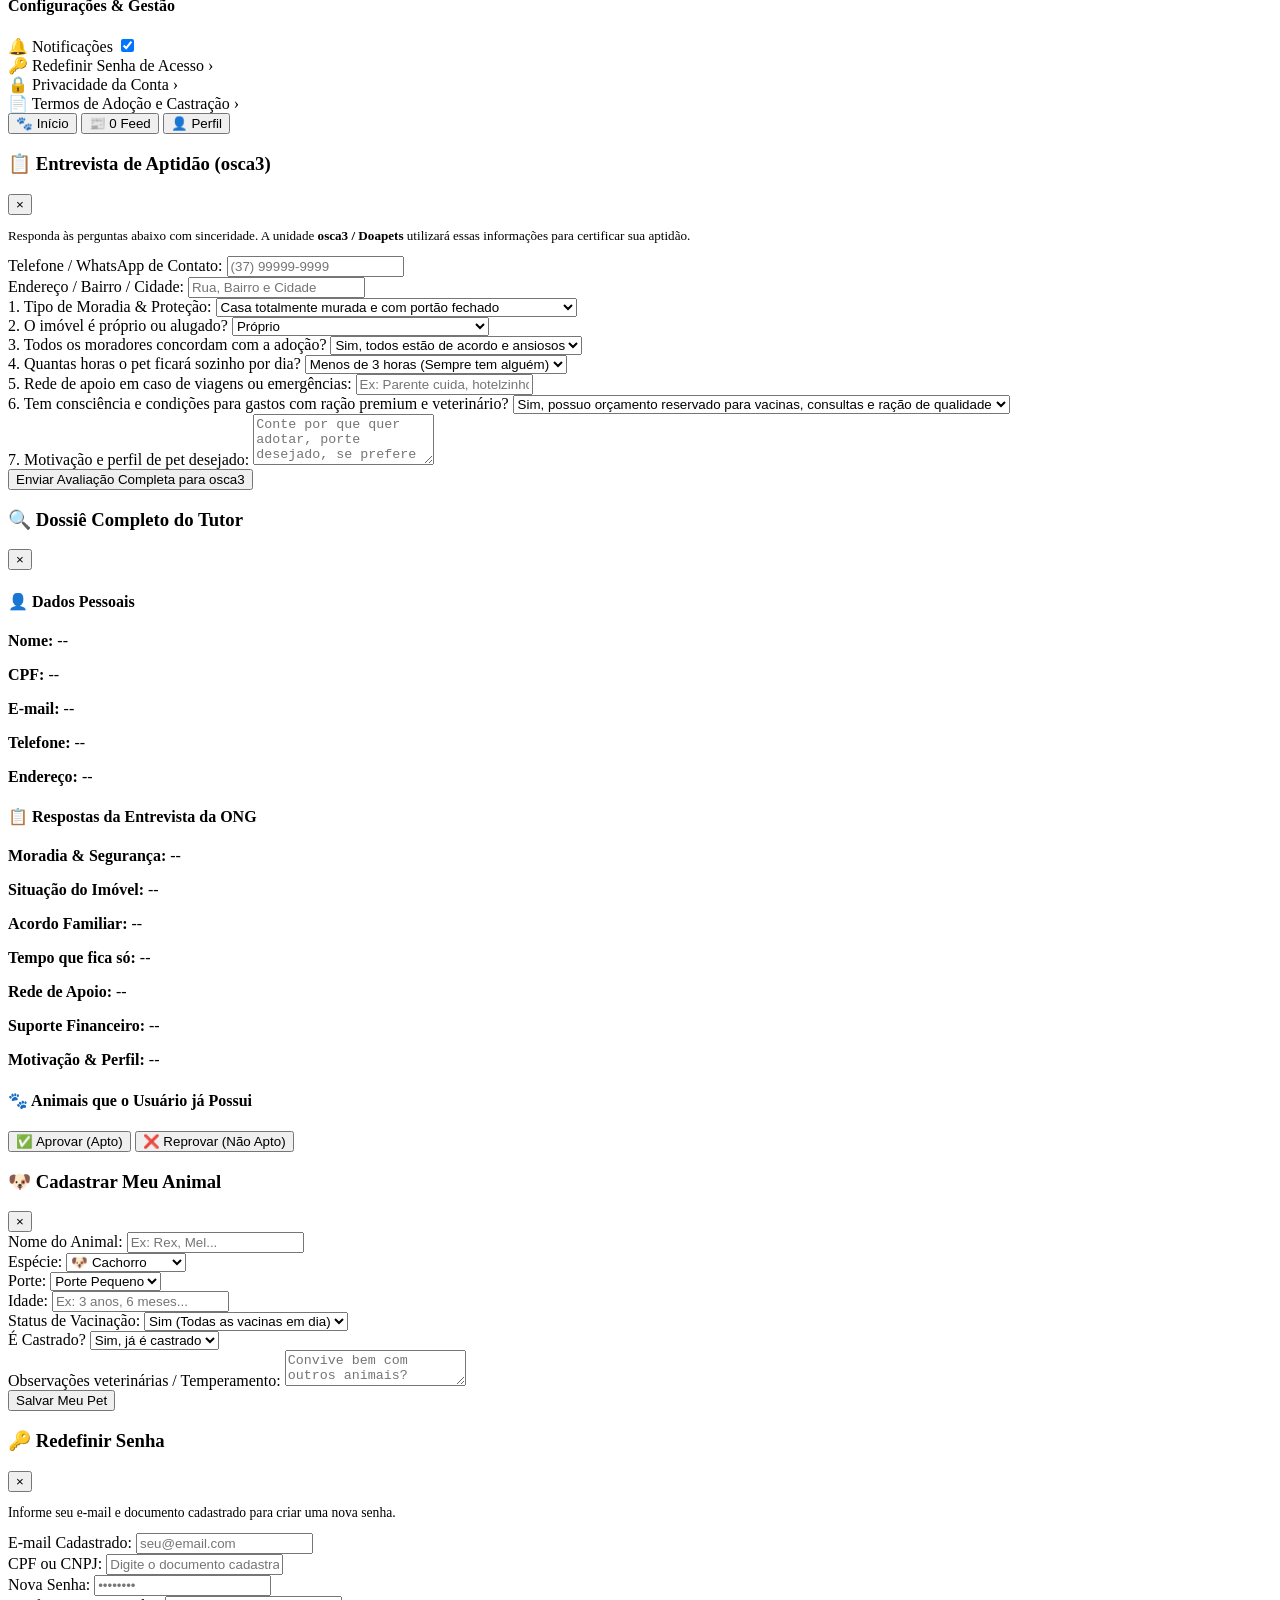
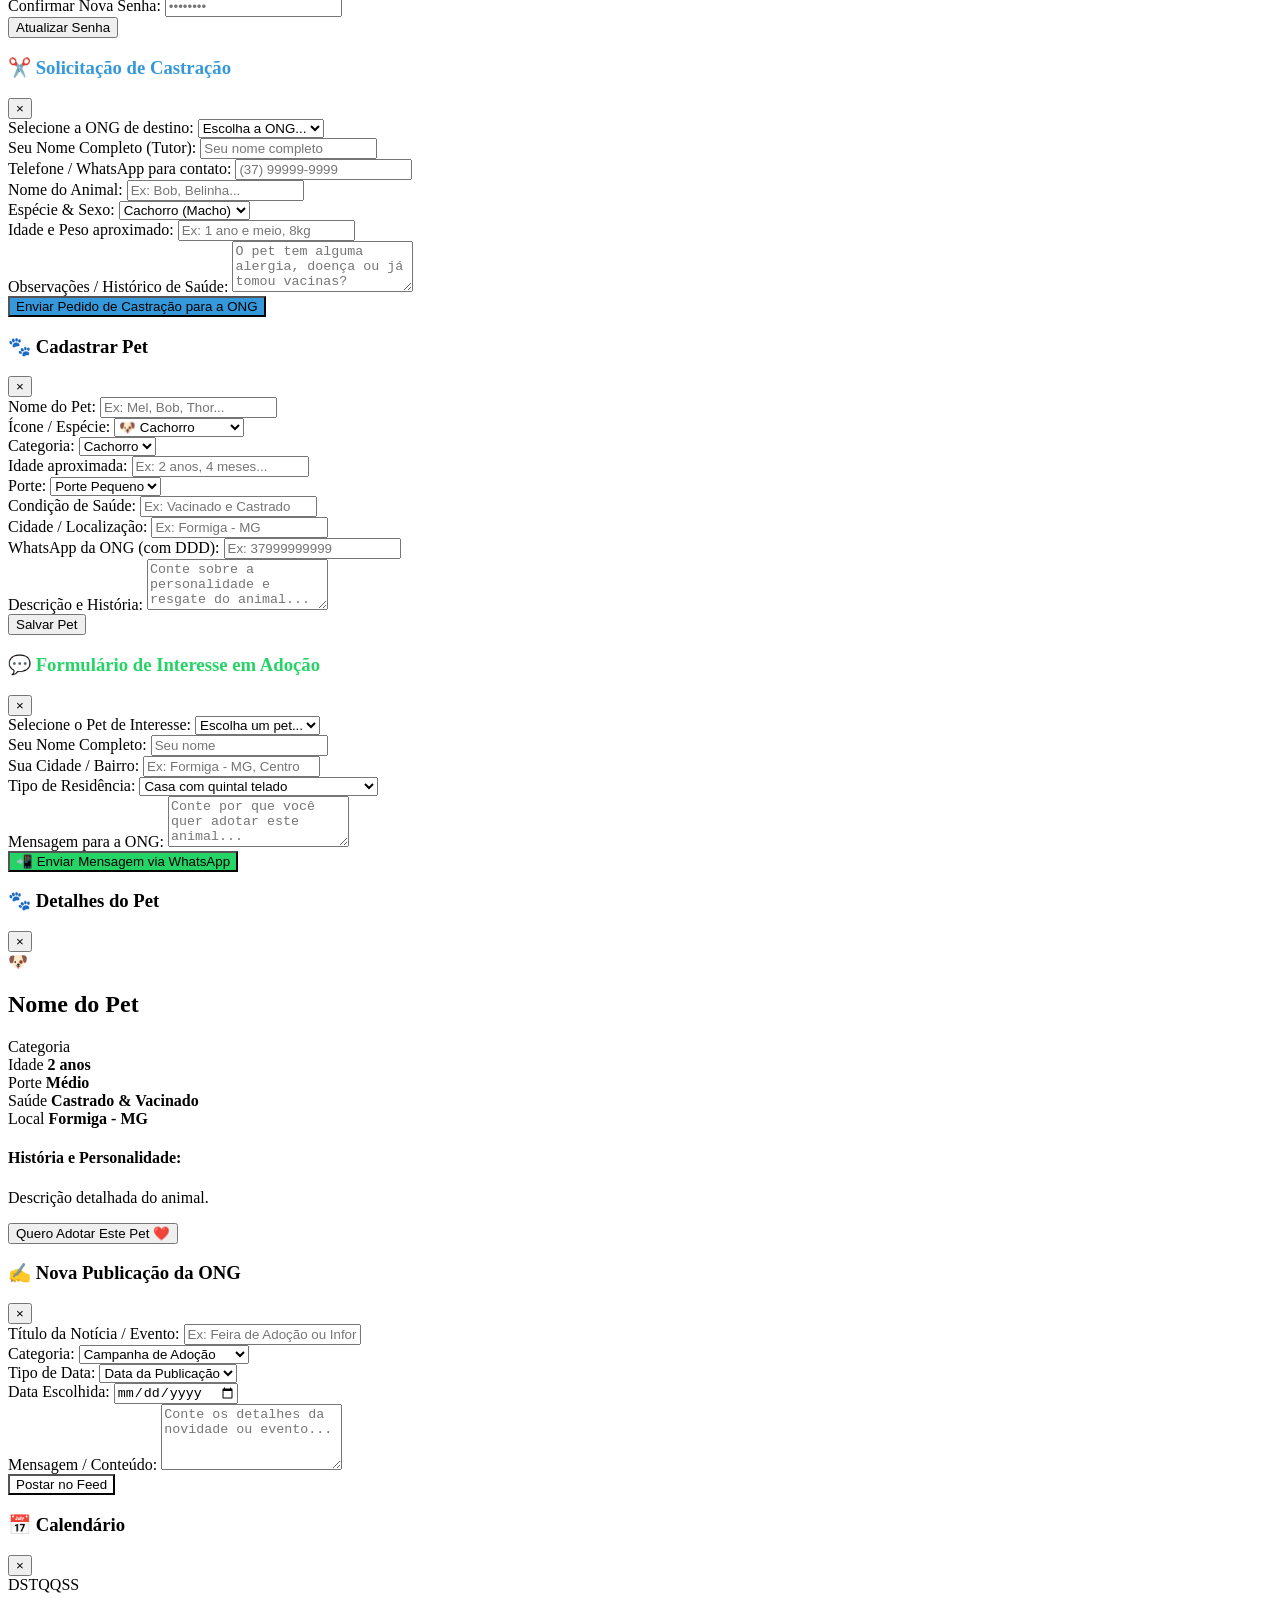
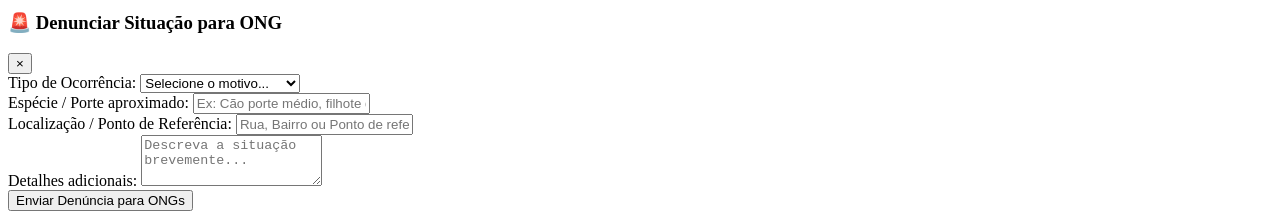
==== commit 7cf0a95d: "Update index.html" ====
--- a/index.html
+++ b/index.html
@@ -8,83 +8,85 @@
 </head>
 <body>
   <div class="app-container">
-    <!-- Tela 1: Escolha do perfil -->
-    <section id="screen-profile-select" class="screen active">
-      <div class="brand">
-        <h1 class="logo">Doapets 🐾</h1>
-        <p class="tagline">Conectando corações e patas</p>
-      </div>
-
-      <div class="selection-card">
-        <h2>Quem é você?</h2>
-        <div class="options-grid">
-          <button type="button" class="role-card" data-role="ong">
-            <span class="icon">🏠</span>
-            <span class="title">ONG / Protetor</span>
-            <span class="desc">Divulgar e gerenciar resgates</span>
-          </button>
-
-          <button type="button" class="role-card" data-role="user">
-            <span class="icon">👤</span>
-            <span class="title">Pessoa Física</span>
-            <span class="desc">Adotar, doar ou apoiar</span>
-          </button>
-        </div>
-
-        <button type="button" id="btn-guest" class="btn-guest">
-          Continuar apenas como Visitante
+    
+    <!-- Tela 1: Autenticação (Login / Cadastro) -->
+    <section id="screen-auth-main" class="screen active screen-auth">
+      
+      <div class="auth-hero">
+        <div class="hero-paw-decor decor-1">🐾</div>
+        <div class="hero-paw-decor decor-2">🐾</div>
+        
+        <div class="hero-brand-circle">
+          <span class="hero-icon">🐾</span>
+        </div>
+        <h1 class="hero-logo-title">Doapets</h1>
+        <p class="hero-tagline">Conectando corações e patas</p>
+      </div>
+
+      <div class="auth-card-main">
+        <div class="auth-segmented-control">
+          <button type="button" id="tab-btn-login" class="segmented-btn active">Entrar</button>
+          <button type="button" id="tab-btn-signup" class="segmented-btn">Criar Conta</button>
+        </div>
+
+        <form id="auth-form-main">
+          <div class="role-selector-wrap">
+            <span class="field-caption">Tipo de Perfil:</span>
+            <div class="role-chips-group">
+              <label class="role-chip active">
+                <input type="radio" name="auth-role" value="user" checked>
+                <span class="chip-label">👤 Pessoa Física</span>
+              </label>
+              <label class="role-chip">
+                <input type="radio" name="auth-role" value="ong">
+                <span class="chip-label">🏠 ONG / Protetor</span>
+              </label>
+            </div>
+          </div>
+
+          <div class="signup-only-fields" style="display: none;">
+            <div class="input-group">
+              <label for="name" id="label-name">Nome Completo</label>
+              <input type="text" id="name" placeholder="Seu nome completo">
+            </div>
+
+            <div class="input-group">
+              <label for="doc" id="label-doc">CPF</label>
+              <input type="text" id="doc" placeholder="000.000.000-00">
+            </div>
+          </div>
+
+          <div class="input-group">
+            <label for="email">E-mail</label>
+            <input type="email" id="email" required placeholder="seu@email.com">
+          </div>
+
+          <div class="input-group">
+            <label for="password">Senha</label>
+            <input type="password" id="password" required placeholder="••••••••">
+          </div>
+
+          <div id="forgot-password-wrap" class="forgot-password-container">
+            <button type="button" id="btn-open-forgot-modal" class="btn-forgot-link">Esqueceu a senha?</button>
+          </div>
+
+          <button type="submit" id="btn-submit-main-auth" class="btn-primary-orange">Entrar no Doapets</button>
+        </form>
+
+        <div class="auth-divider">
+          <span>ou</span>
+        </div>
+
+        <button type="button" id="btn-guest" class="btn-guest-outline">
+          👀 Entrar apenas como Visitante
         </button>
 
-        <!-- Acesso rápido ao Painel Administrativo -->
-        <a href="adm.html" class="adm-access-link">🛡️ Acesso Administrativo (ADM)</a>
+        <a href="adm.html" class="adm-access-link">🛡️ Painel Administrativo</a>
       </div>
     </section>
 
-    <!-- Tela 2: Autenticação (Cadastro ou Login) -->
-    <section id="screen-form" class="screen">
-      <button type="button" id="btn-back-profile" class="btn-icon">← Voltar</button>
-      
-      <div class="auth-toggle">
-        <button type="button" id="btn-toggle-signup" class="auth-toggle-btn active">Criar Conta</button>
-        <button type="button" id="btn-toggle-login" class="auth-toggle-btn">Fazer Login</button>
-      </div>
-
-      <div class="form-header">
-        <h2 id="form-title">Criar Conta</h2>
-        <p id="form-subtitle">Preencha seus dados de acesso</p>
-      </div>
-
-      <form id="auth-form">
-        <div class="input-group signup-field">
-          <label for="name" id="label-name">Nome Completo</label>
-          <input type="text" id="name" placeholder="Seu nome">
-        </div>
-
-        <div class="input-group signup-field">
-          <label for="doc" id="label-doc">CPF</label>
-          <input type="text" id="doc" placeholder="000.000.000-00">
-        </div>
-
-        <div class="input-group">
-          <label for="email">E-mail</label>
-          <input type="email" id="email" required placeholder="seu@email.com">
-        </div>
-
-        <div class="input-group">
-          <label for="password">Senha</label>
-          <input type="password" id="password" required placeholder="••••••••">
-        </div>
-
-        <div id="forgot-password-wrap" class="forgot-password-container" style="display: none;">
-          <button type="button" id="btn-open-forgot-modal" class="btn-forgot-link">Esqueceu sua senha?</button>
-        </div>
-
-        <button type="submit" id="btn-submit-auth" class="btn-primary">Criar Conta</button>
-      </form>
-    </section>
-
-    <!-- Área Autenticada com Abas -->
-    <div id="main-app" class="main-app" style="display: none;">
+    <!-- Tela 2: Aplicativo Principal com Abas -->
+    <div id="main-app" class="main-app screen">
       
       <!-- Aba 1: Início / Adoção -->
       <section id="tab-home" class="tab-content active">
@@ -98,6 +100,8 @@
             Conectado como: <strong id="logged-user-type">Visitante</strong>
           </div>
 
+          <div id="user-checkin-alert" class="checkin-status-banner" style="display: none;"></div>
+
           <div id="guest-alert" class="guest-alert" style="display: none;">
             ⚠️ Modo somente leitura. Visitantes não podem interagir ou registrar solicitações.
           </div>
@@ -130,7 +134,6 @@
         </header>
 
         <div class="feed-accordion-wrap">
-          <!-- Dropdown: Solicitação de Castração -->
           <div class="accordion-item active">
             <button type="button" class="accordion-header">
               <span class="accordion-title-wrap">
@@ -143,14 +146,13 @@
               <div class="ong-info-card">
                 <h4>Deseja castrar seu animal?</h4>
                 <p>Envie os dados do seu pet diretamente para as ONGs parceiras para triagem, mutirões ou agendamento social.</p>
-                <button type="button" id="btn-open-castration-modal" class="btn-primary" style="margin-top: 10px; background: #3498db;">
+                <button type="button" id="btn-open-castration-modal" class="btn-primary-orange" style="margin-top: 10px; background: #3498db;">
                   ✍️ Solicitar Castração para uma ONG
                 </button>
               </div>
             </div>
           </div>
 
-          <!-- Dropdown: Cadastro de Interesse em Adoção -->
           <div class="accordion-item">
             <button type="button" class="accordion-header">
               <span class="accordion-title-wrap">
@@ -163,14 +165,13 @@
               <div class="ong-info-card">
                 <h4>Tem interesse em adotar um pet específico?</h4>
                 <p>Preencha os dados no formulário e converse diretamente com a instituição responsável via WhatsApp.</p>
-                <button type="button" id="btn-open-interest-modal" class="btn-primary" style="margin-top: 10px; background: #25d366;">
+                <button type="button" id="btn-open-interest-modal" class="btn-primary-orange" style="margin-top: 10px; background: #25d366;">
                   💬 Preencher Interesse & Enviar no WhatsApp
                 </button>
               </div>
             </div>
           </div>
 
-          <!-- Dropdown: Informações sobre ONGs -->
           <div class="accordion-item">
             <button type="button" class="accordion-header">
               <span>🏠 Informações sobre as ONGs</span>
@@ -188,7 +189,6 @@
             </div>
           </div>
 
-          <!-- Dropdown: Notícias -->
           <div class="accordion-item">
             <button type="button" class="accordion-header">
               <span class="accordion-title-wrap">
@@ -204,7 +204,22 @@
         </div>
       </section>
 
-      <!-- Aba 3: Perfil -->
+      <!-- Aba 3: Triagem osca3 / Doapets -->
+      <section id="tab-osca3-triagem" class="tab-content">
+        <header class="home-header">
+          <h2>🛡️ Triagem osca3</h2>
+          <span class="badge-live-osca3">Avaliação Ativa</span>
+        </header>
+
+        <div class="triagem-intro-card">
+          <h4>Feed de Solicitações para Aprovação</h4>
+          <p>Exibição em ordem decrescente (mais recentes primeiro). Analise as respostas detalhadas da entrevista, moradia, custos veterinários e animais do candidato.</p>
+        </div>
+
+        <div id="osca3-feed-descending" class="approval-feed-scroll"></div>
+      </section>
+
+      <!-- Aba 4: Perfil -->
       <section id="tab-profile" class="tab-content">
         <header class="home-header">
           <h2>Meu Perfil</h2>
@@ -219,11 +234,13 @@
             <input type="file" id="avatar-input" accept="image/*" style="display: none;">
             <h3 id="profile-name">Nome do Usuário</h3>
             <p id="profile-email" class="profile-subtitle">usuario@email.com</p>
+            
+            <div id="profile-approval-badge" class="profile-checkin-pill" style="display: none;"></div>
           </div>
 
           <div id="ong-admin-panel" class="profile-section" style="display: none;">
             <h4>Painel de Publicações da ONG</h4>
-            <button type="button" id="btn-open-news-modal" class="btn-primary" style="margin-top: 0; background: var(--secondary);">
+            <button type="button" id="btn-open-news-modal" class="btn-primary-orange" style="margin-top: 0; background: var(--secondary);">
               ✍️ Publicar Notícia / Evento no Feed
             </button>
           </div>
@@ -238,6 +255,7 @@
             </button>
           </div>
 
+          <!-- Configurações & Gestão -->
           <div class="profile-section">
             <h4>Configurações & Gestão</h4>
             <div class="settings-list">
@@ -245,9 +263,19 @@
                 <span class="setting-title">🔔 Notificações</span>
                 <input type="checkbox" checked class="setting-toggle">
               </div>
-              
+
               <div id="setting-item-register-pet" class="settings-item clickable-setting" style="display: none;">
-                <span class="setting-title">🐾 Cadastrar Novo Pet para Adoção</span>
+                <span class="setting-title">🐾 Cadastrar Novo Pet para Adoção (ONG)</span>
+                <span class="setting-arrow">›</span>
+              </div>
+
+              <div id="setting-item-user-pet" class="settings-item clickable-setting" style="display: none;">
+                <span class="setting-title">🐶 Cadastrar Meu Animal de Estimação</span>
+                <span class="setting-arrow">›</span>
+              </div>
+
+              <div id="setting-item-request-approval" class="settings-item clickable-setting" style="display: none;">
+                <span class="setting-title" style="color: var(--primary);">📋 Solicitar Avaliação de Aptidão (osca3)</span>
                 <span class="setting-arrow">›</span>
               </div>
 
@@ -267,8 +295,13 @@
             </div>
           </div>
 
+          <div id="user-pets-section" class="profile-section" style="display: none;">
+            <h4>🐾 Meus Animais Cadastrados</h4>
+            <div id="user-my-pets-list" class="my-pets-list"></div>
+          </div>
+
           <div id="ong-pets-manage-section" class="profile-section" style="display: none;">
-            <h4>Meus Pets Cadastrados</h4>
+            <h4>🐾 Meus Pets Cadastrados para Adoção</h4>
             <div id="ong-my-pets-list" class="my-pets-list"></div>
           </div>
 
@@ -279,7 +312,7 @@
         </div>
       </section>
 
-      <!-- Barra de Navegação Inferior Fixa -->
+      <!-- Barra de Navegação Inferior -->
       <nav class="bottom-nav">
         <button type="button" class="nav-btn active" data-tab="tab-home">
           <span class="nav-icon">🐾</span>
@@ -290,6 +323,11 @@
           <span id="nav-badge-news" class="nav-badge">0</span>
           <span class="nav-label">Feed</span>
         </button>
+        <button type="button" id="nav-btn-osca3" class="nav-btn nav-btn-relative" data-tab="tab-osca3-triagem" style="display: none;">
+          <span class="nav-icon">🛡️</span>
+          <span id="nav-badge-osca3" class="nav-badge">0</span>
+          <span class="nav-label">Triagem</span>
+        </button>
         <button type="button" class="nav-btn" data-tab="tab-profile">
           <span class="nav-icon">👤</span>
           <span class="nav-label">Perfil</span>
@@ -297,7 +335,186 @@
       </nav>
     </div>
 
-    <!-- Modais do Sistema -->
+    <!-- Modal: Formulário Completo de Entrevista de Aptidão (Perguntas de ONGs) -->
+    <div id="modal-request-approval" class="modal-backdrop">
+      <div class="modal-box" style="max-height: 88vh;">
+        <div class="modal-header">
+          <h3 style="color: var(--primary);">📋 Entrevista de Aptidão (osca3)</h3>
+          <button type="button" id="btn-close-req-approval" class="modal-close">&times;</button>
+        </div>
+        <form id="form-request-approval" class="modal-body">
+          <p style="font-size: 0.82rem; color: var(--text-muted); margin-bottom: 12px;">
+            Responda às perguntas abaixo com sinceridade. A unidade <strong>osca3 / Doapets</strong> utilizará essas informações para certificar sua aptidão.
+          </p>
+
+          <div class="input-group">
+            <label>Telefone / WhatsApp de Contato:</label>
+            <input type="tel" id="req-phone" required placeholder="(37) 99999-9999">
+          </div>
+
+          <div class="input-group">
+            <label>Endereço / Bairro / Cidade:</label>
+            <input type="text" id="req-address" required placeholder="Rua, Bairro e Cidade">
+          </div>
+
+          <div class="input-group">
+            <label>1. Tipo de Moradia & Proteção:</label>
+            <select id="req-housing" required>
+              <option value="Casa totalmente murada e com portão fechado">Casa totalmente murada e com portão fechado</option>
+              <option value="Apartamento com redes de proteção em todas as janelas">Apartamento com redes de proteção em todas as janelas</option>
+              <option value="Casa com quintal aberto / semiaberto">Casa com quintal aberto / semiaberto</option>
+              <option value="Sítio / Chácara cercada">Sítio / Chácara cercada</option>
+            </select>
+          </div>
+
+          <div class="input-group">
+            <label>2. O imóvel é próprio ou alugado?</label>
+            <select id="req-residence-type" required>
+              <option value="Próprio">Próprio</option>
+              <option value="Alugado (Permite animais formalmente)">Alugado (Permite animais formalmente)</option>
+              <option value="Mora com parentes">Mora com parentes / Cedido</option>
+            </select>
+          </div>
+
+          <div class="input-group">
+            <label>3. Todos os moradores concordam com a adoção?</label>
+            <select id="req-family-agrees" required>
+              <option value="Sim, todos estão de acordo e ansiosos">Sim, todos estão de acordo e ansiosos</option>
+              <option value="A maioria concorda">A maioria concorda</option>
+              <option value="Ainda em conversa">Ainda estamos alinhando em família</option>
+            </select>
+          </div>
+
+          <div class="input-group">
+            <label>4. Quantas horas o pet ficará sozinho por dia?</label>
+            <select id="req-alone-time" required>
+              <option value="Menos de 3 horas (Sempre tem alguém)">Menos de 3 horas (Sempre tem alguém)</option>
+              <option value="Entre 4 a 6 horas">Entre 4 a 6 horas</option>
+              <option value="Mais de 8 horas por dia">Mais de 8 horas por dia</option>
+            </select>
+          </div>
+
+          <div class="input-group">
+            <label>5. Rede de apoio em caso de viagens ou emergências:</label>
+            <input type="text" id="req-emergency-plan" required placeholder="Ex: Parente cuida, hotelzinho pet...">
+          </div>
+
+          <div class="input-group">
+            <label>6. Tem consciência e condições para gastos com ração premium e veterinário?</label>
+            <select id="req-financial-readiness" required>
+              <option value="Sim, possuo orçamento reservado para cuidados médicos e boa alimentação">Sim, possuo orçamento reservado para vacinas, consultas e ração de qualidade</option>
+              <option value="Apenas o básico no momento">Apenas o básico no momento</option>
+            </select>
+          </div>
+
+          <div class="input-group">
+            <label>7. Motivação e perfil de pet desejado:</label>
+            <textarea id="req-motivation" rows="3" required placeholder="Conte por que quer adotar, porte desejado, se prefere animal calmo ou brincalhão..."></textarea>
+          </div>
+
+          <button type="submit" class="btn-primary-orange">Enviar Avaliação Completa para osca3</button>
+        </form>
+      </div>
+    </div>
+
+    <!-- Modal Pop-up: Dossiê Completo do Usuário (Para Unidade osca3 / Doapets) -->
+    <div id="modal-osca3-dossier" class="modal-backdrop">
+      <div class="modal-box" style="max-width: 370px;">
+        <div class="modal-header">
+          <h3 id="dossier-title" style="color: var(--primary);">🔍 Dossiê Completo do Tutor</h3>
+          <button type="button" id="btn-close-dossier" class="modal-close">&times;</button>
+        </div>
+        <div class="modal-body dossier-body-scroll">
+          <div class="dossier-section">
+            <h4>👤 Dados Pessoais</h4>
+            <p><strong>Nome:</strong> <span id="dossier-name">--</span></p>
+            <p><strong>CPF:</strong> <span id="dossier-doc">--</span></p>
+            <p><strong>E-mail:</strong> <span id="dossier-email">--</span></p>
+            <p><strong>Telefone:</strong> <span id="dossier-phone">--</span></p>
+            <p><strong>Endereço:</strong> <span id="dossier-address">--</span></p>
+          </div>
+
+          <div class="dossier-section" style="margin-top: 14px;">
+            <h4>📋 Respostas da Entrevista da ONG</h4>
+            <p><strong>Moradia & Segurança:</strong> <span id="dossier-housing">--</span></p>
+            <p><strong>Situação do Imóvel:</strong> <span id="dossier-residence-type">--</span></p>
+            <p><strong>Acordo Familiar:</strong> <span id="dossier-family-agrees">--</span></p>
+            <p><strong>Tempo que fica só:</strong> <span id="dossier-alone-time">--</span></p>
+            <p><strong>Rede de Apoio:</strong> <span id="dossier-emergency-plan">--</span></p>
+            <p><strong>Suporte Financeiro:</strong> <span id="dossier-financial">--</span></p>
+            <p><strong>Motivação & Perfil:</strong> <span id="dossier-motivation">--</span></p>
+          </div>
+
+          <div class="dossier-section" style="margin-top: 14px;">
+            <h4>🐾 Animais que o Usuário já Possui</h4>
+            <div id="dossier-pets-list" class="dossier-pets-wrap"></div>
+          </div>
+
+          <div class="approval-btn-actions" style="margin-top: 16px;">
+            <button type="button" id="btn-dossier-approve" class="btn-approve-user">✅ Aprovar (Apto)</button>
+            <button type="button" id="btn-dossier-reject" class="btn-reject-user">❌ Reprovar (Não Apto)</button>
+          </div>
+        </div>
+      </div>
+    </div>
+
+    <!-- Modal Pop-up: Cadastrar Pet do Próprio Usuário -->
+    <div id="modal-user-pet-form" class="modal-backdrop">
+      <div class="modal-box">
+        <div class="modal-header">
+          <h3 style="color: var(--primary);">🐶 Cadastrar Meu Animal</h3>
+          <button type="button" id="btn-close-user-pet" class="modal-close">&times;</button>
+        </div>
+        <form id="form-user-pet" class="modal-body">
+          <div class="input-group">
+            <label>Nome do Animal:</label>
+            <input type="text" id="upet-name" required placeholder="Ex: Rex, Mel...">
+          </div>
+          <div class="input-group">
+            <label>Espécie:</label>
+            <select id="upet-species" required>
+              <option value="Cachorro">🐶 Cachorro</option>
+              <option value="Gato">🐱 Gato</option>
+              <option value="Outro">🐰 Outro animal</option>
+            </select>
+          </div>
+          <div class="input-group">
+            <label>Porte:</label>
+            <select id="upet-size" required>
+              <option value="Porte Pequeno">Porte Pequeno</option>
+              <option value="Porte Médio">Porte Médio</option>
+              <option value="Porte Grande">Porte Grande</option>
+            </select>
+          </div>
+          <div class="input-group">
+            <label>Idade:</label>
+            <input type="text" id="upet-age" required placeholder="Ex: 3 anos, 6 meses...">
+          </div>
+          <div class="input-group">
+            <label>Status de Vacinação:</label>
+            <select id="upet-vaccinated" required>
+              <option value="Sim (Vacinas em dia)">Sim (Todas as vacinas em dia)</option>
+              <option value="Parcial (Faltam doses)">Parcial (Faltam doses anuais)</option>
+              <option value="Não vacinado">Ainda não vacinado</option>
+            </select>
+          </div>
+          <div class="input-group">
+            <label>É Castrado?</label>
+            <select id="upet-neutered" required>
+              <option value="Sim (Castrado)">Sim, já é castrado</option>
+              <option value="Não castrado">Não castrado</option>
+            </select>
+          </div>
+          <div class="input-group">
+            <label>Observações veterinárias / Temperamento:</label>
+            <textarea id="upet-notes" rows="2" placeholder="Convive bem com outros animais? Alguma doença crônica?"></textarea>
+          </div>
+          <button type="submit" class="btn-primary-orange">Salvar Meu Pet</button>
+        </form>
+      </div>
+    </div>
+
+    <!-- Modais Auxiliares -->
     <div id="modal-forgot-password" class="modal-backdrop">
       <div class="modal-box">
         <div class="modal-header">
@@ -306,7 +523,7 @@
         </div>
         <form id="form-forgot-password" class="modal-body">
           <p style="font-size: 0.85rem; color: var(--text-muted); margin-bottom: 12px;">
-            Informe seu e-mail e documento cadastrado (CPF/CNPJ) para criar uma nova senha.
+            Informe seu e-mail e documento cadastrado para criar uma nova senha.
           </p>
           <div class="input-group">
             <label>E-mail Cadastrado:</label>
@@ -324,7 +541,7 @@
             <label>Confirmar Nova Senha:</label>
             <input type="password" id="forgot-confirm-password" required placeholder="••••••••">
           </div>
-          <button type="submit" class="btn-primary">Atualizar Senha</button>
+          <button type="submit" class="btn-primary-orange">Atualizar Senha</button>
         </form>
       </div>
     </div>
@@ -371,7 +588,7 @@
             <label>Observações / Histórico de Saúde:</label>
             <textarea id="castration-pet-notes" rows="3" placeholder="O pet tem alguma alergia, doença ou já tomou vacinas?"></textarea>
           </div>
-          <button type="submit" class="btn-primary" style="background: #3498db;">Enviar Pedido de Castração para a ONG</button>
+          <button type="submit" class="btn-primary-orange" style="background: #3498db;">Enviar Pedido de Castração para a ONG</button>
         </form>
       </div>
     </div>
@@ -434,7 +651,7 @@
             <label>Descrição e História:</label>
             <textarea id="pet-description" rows="3" required placeholder="Conte sobre a personalidade e resgate do animal..."></textarea>
           </div>
-          <button type="submit" id="btn-save-pet" class="btn-primary">Salvar Pet</button>
+          <button type="submit" id="btn-save-pet" class="btn-primary-orange">Salvar Pet</button>
         </form>
       </div>
     </div>
@@ -473,7 +690,7 @@
             <label>Mensagem para a ONG:</label>
             <textarea id="interest-message" rows="3" placeholder="Conte por que você quer adotar este animal..."></textarea>
           </div>
-          <button type="submit" class="btn-primary" style="background: #25d366;">📲 Enviar Mensagem via WhatsApp</button>
+          <button type="submit" class="btn-primary-orange" style="background: #25d366;">📲 Enviar Mensagem via WhatsApp</button>
         </form>
       </div>
     </div>
@@ -512,7 +729,7 @@
             <h4>História e Personalidade:</h4>
             <p id="pet-modal-description">Descrição detalhada do animal.</p>
           </div>
-          <button type="button" id="btn-modal-adopt" class="btn-primary">Quero Adotar Este Pet ❤️</button>
+          <button type="button" id="btn-modal-adopt" class="btn-primary-orange">Quero Adotar Este Pet ❤️</button>
         </div>
       </div>
     </div>
@@ -553,7 +770,7 @@
             <label>Mensagem / Conteúdo:</label>
             <textarea id="news-content" rows="4" required placeholder="Conte os detalhes da novidade ou evento..."></textarea>
           </div>
-          <button type="submit" id="btn-save-news" class="btn-primary" style="background: var(--secondary);">Postar no Feed</button>
+          <button type="submit" id="btn-save-news" class="btn-primary-orange" style="background: var(--secondary);">Postar no Feed</button>
         </form>
       </div>
     </div>
@@ -604,7 +821,7 @@
             <label>Detalhes adicionais:</label>
             <textarea id="report-details" rows="3" placeholder="Descreva a situação brevemente..."></textarea>
           </div>
-          <button type="submit" class="btn-primary btn-submit-report">Enviar Denúncia para ONGs</button>
+          <button type="submit" class="btn-primary-orange btn-submit-report">Enviar Denúncia para ONGs</button>
         </form>
       </div>
     </div>
